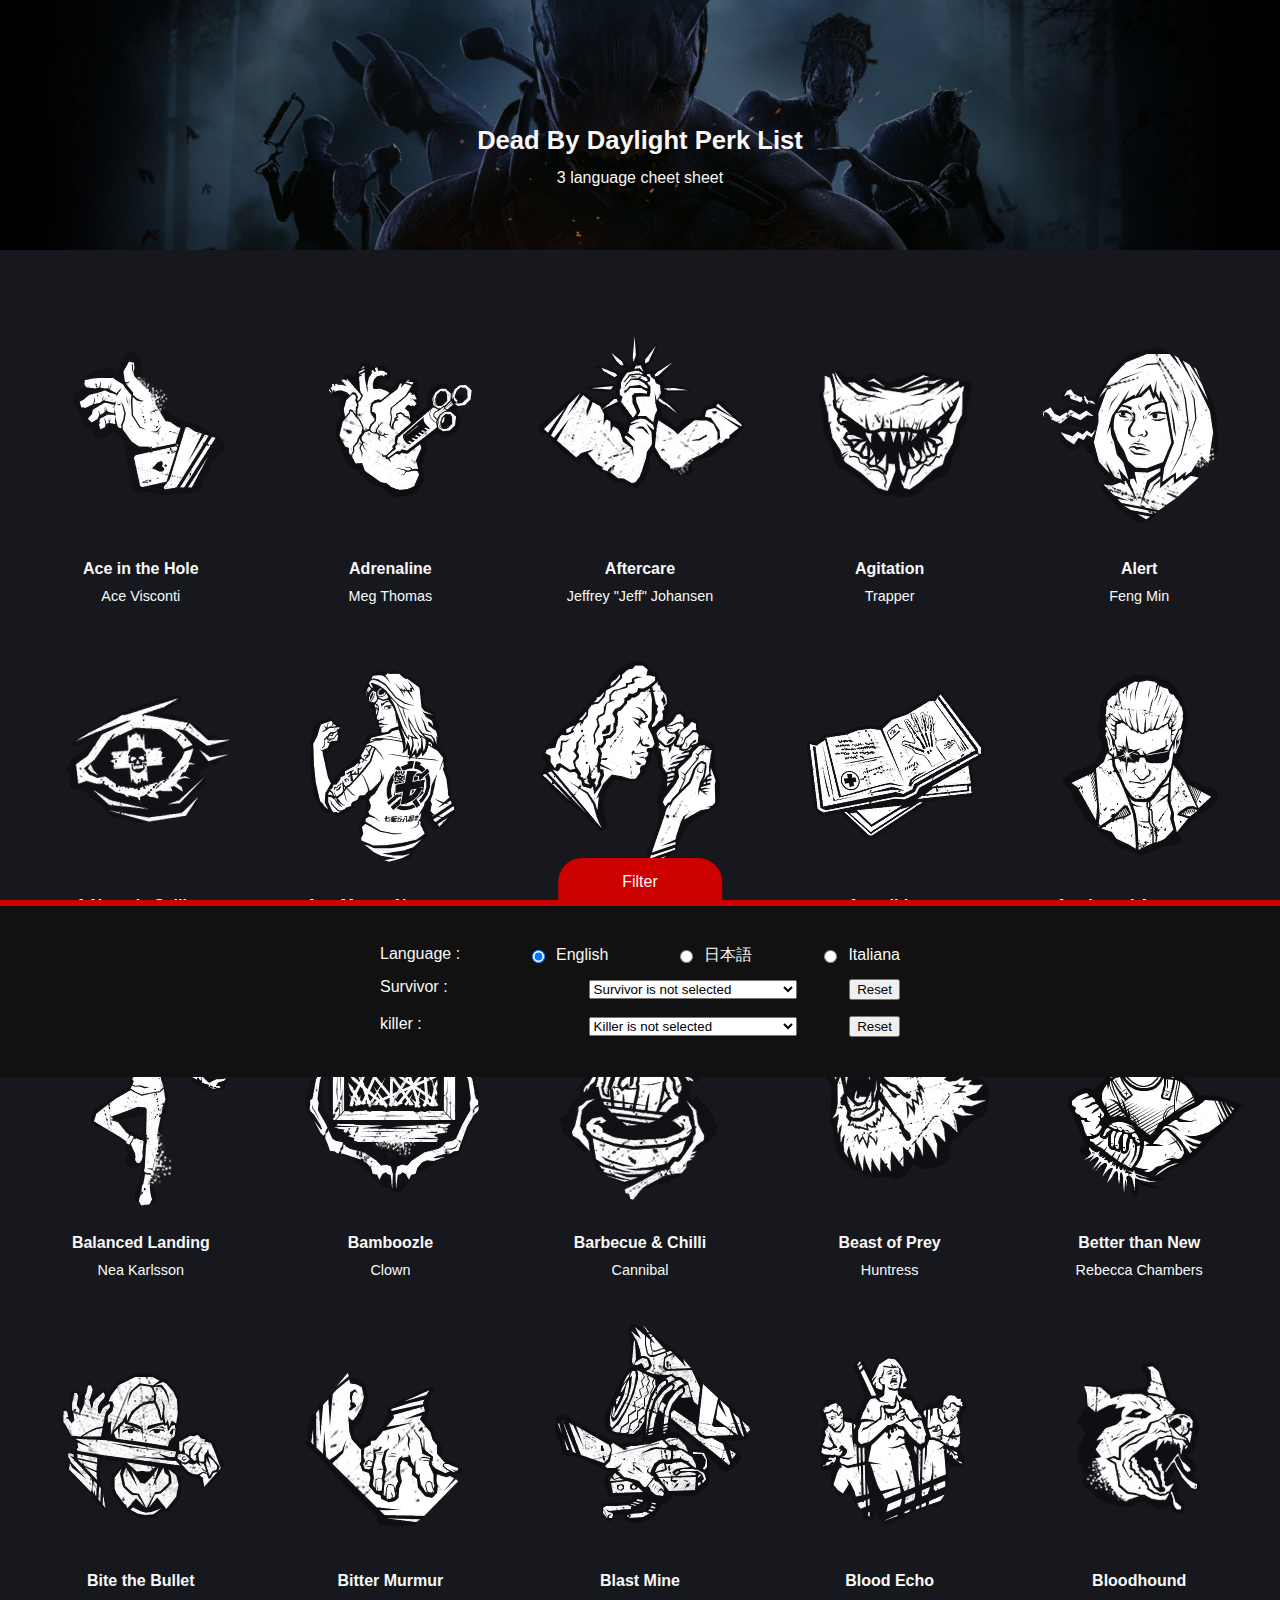
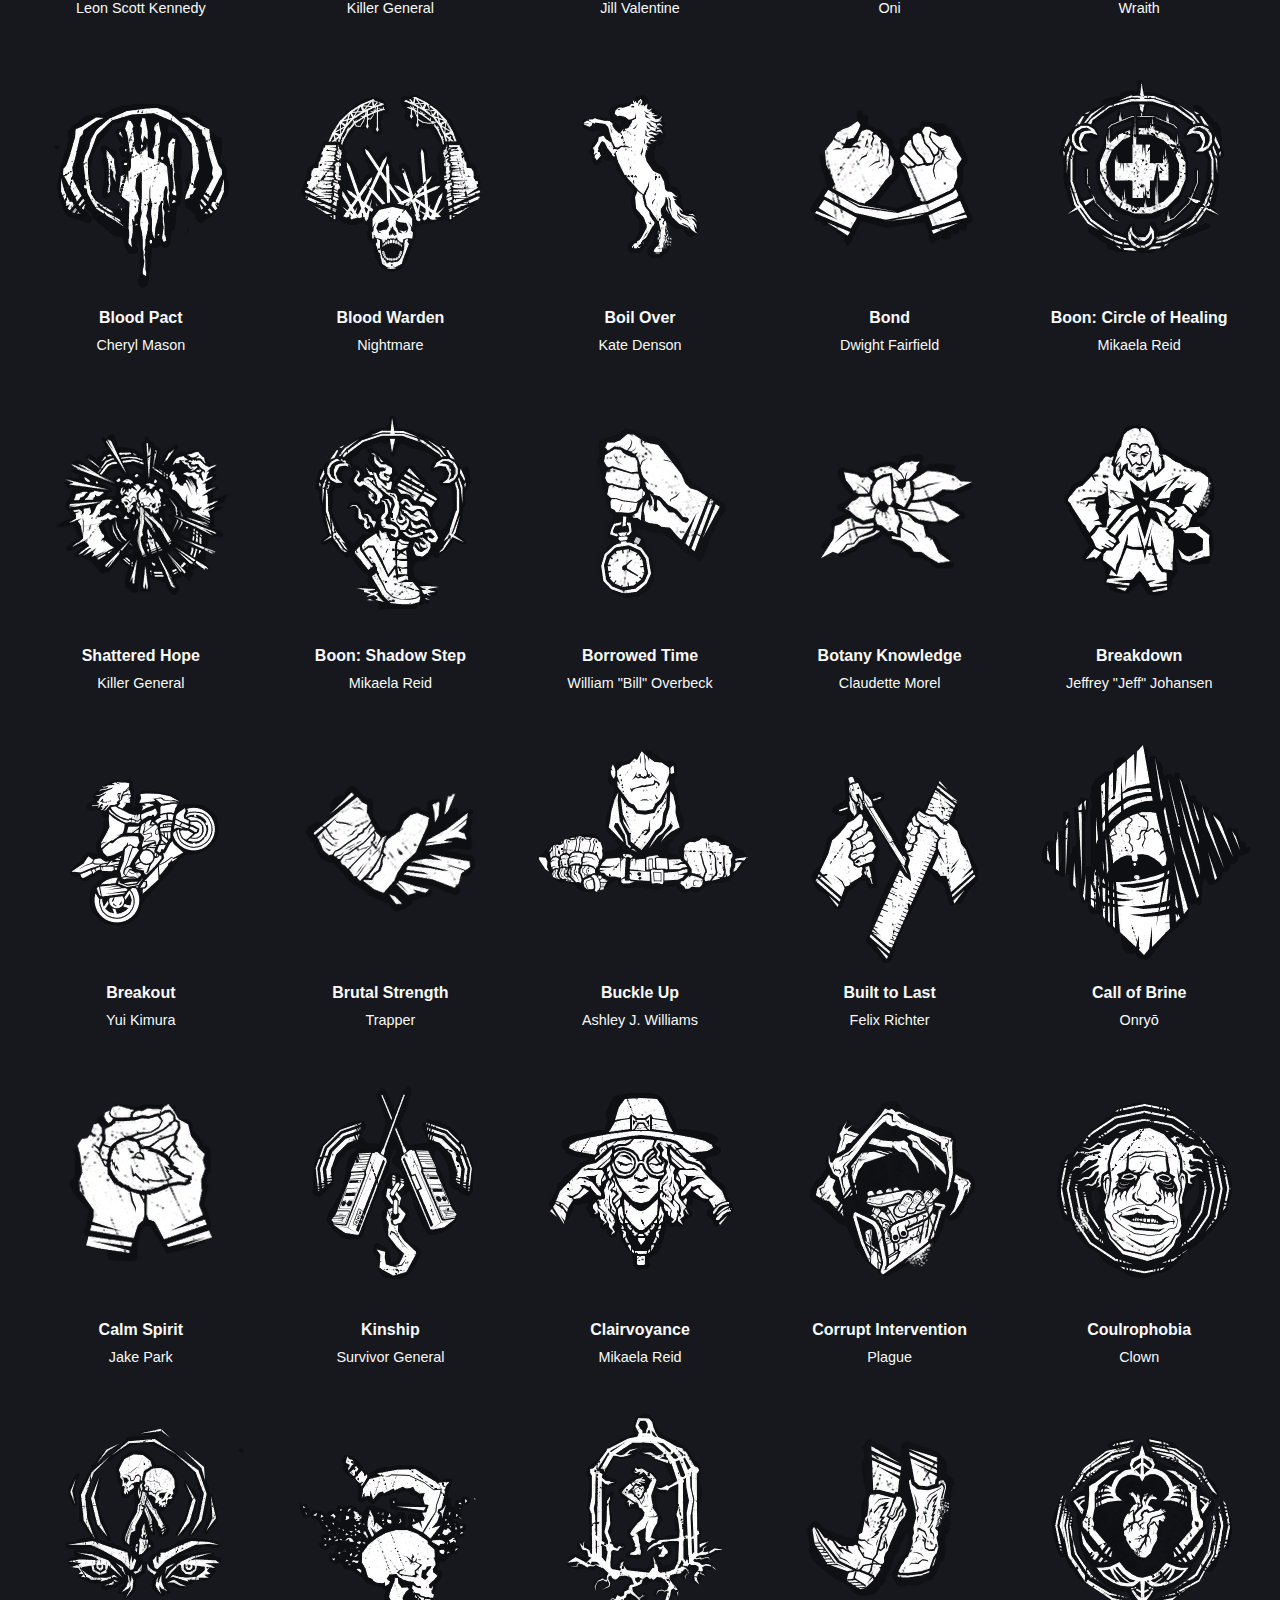
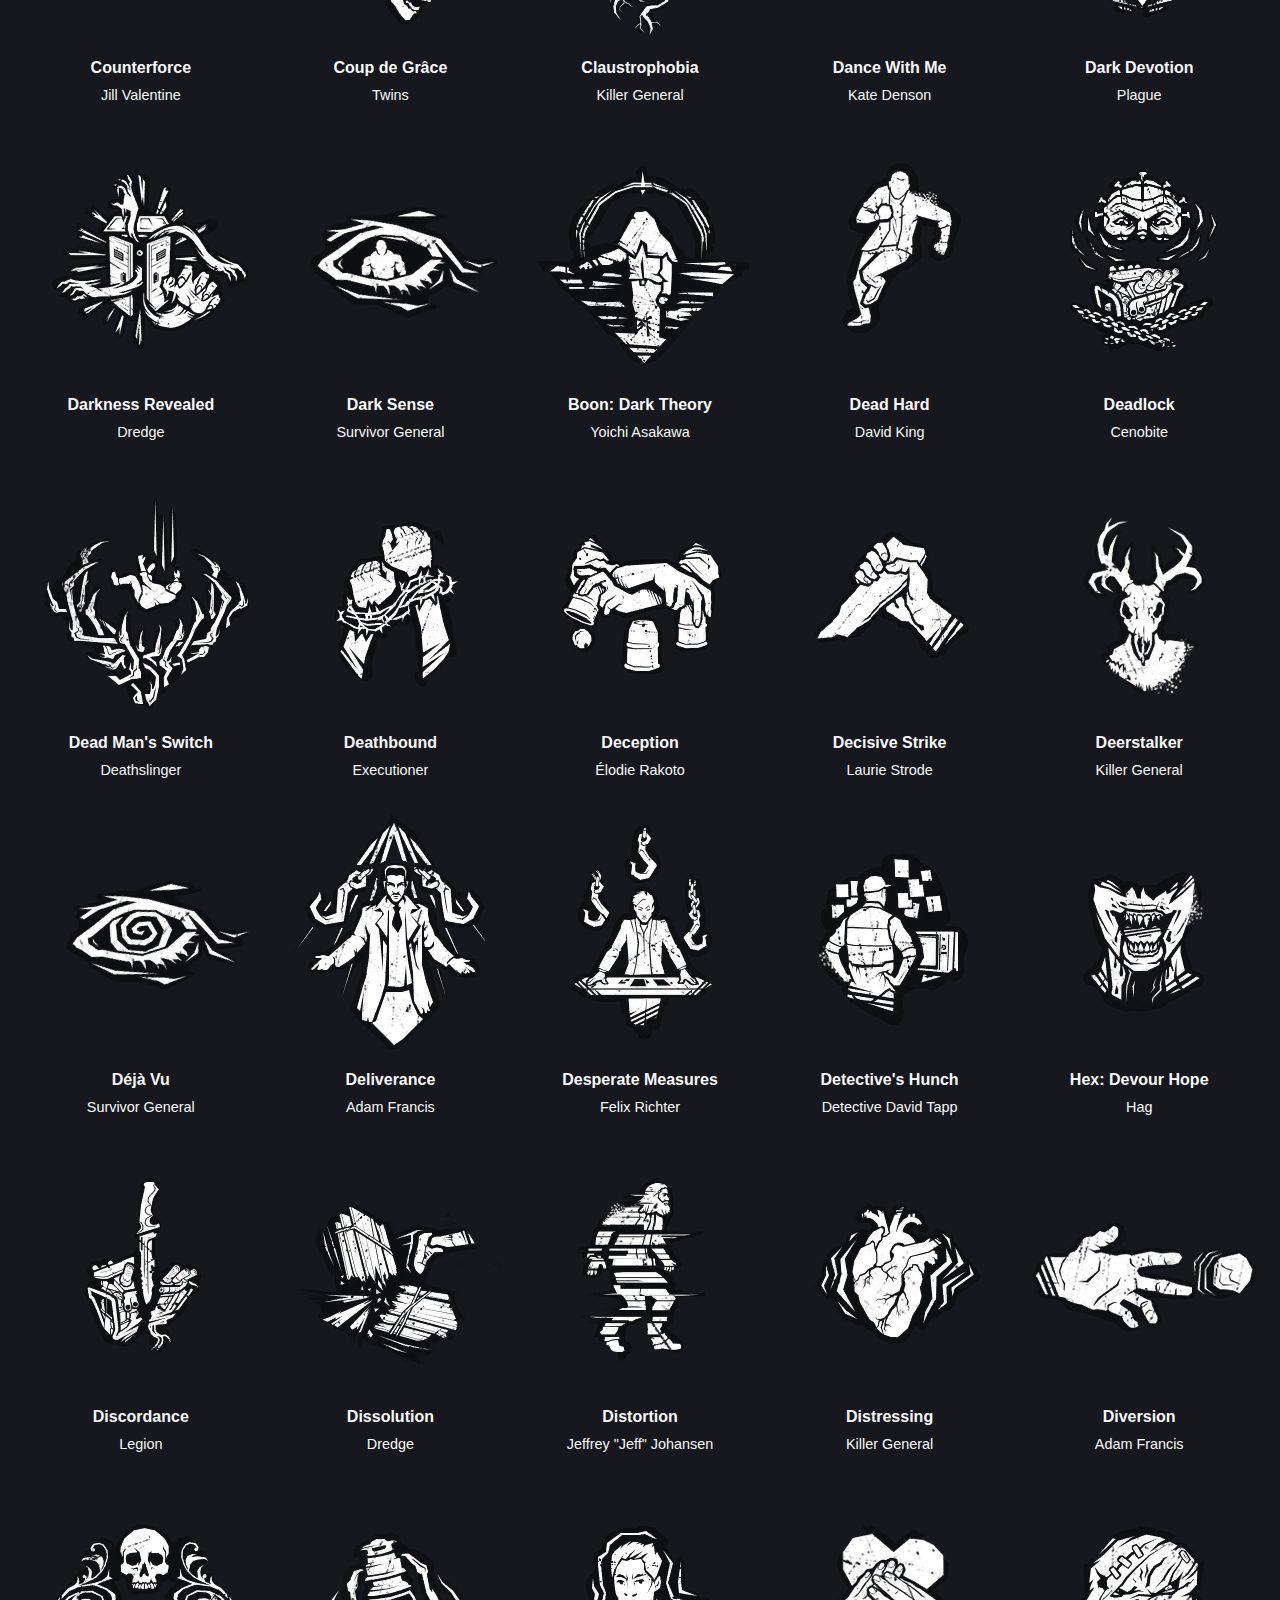
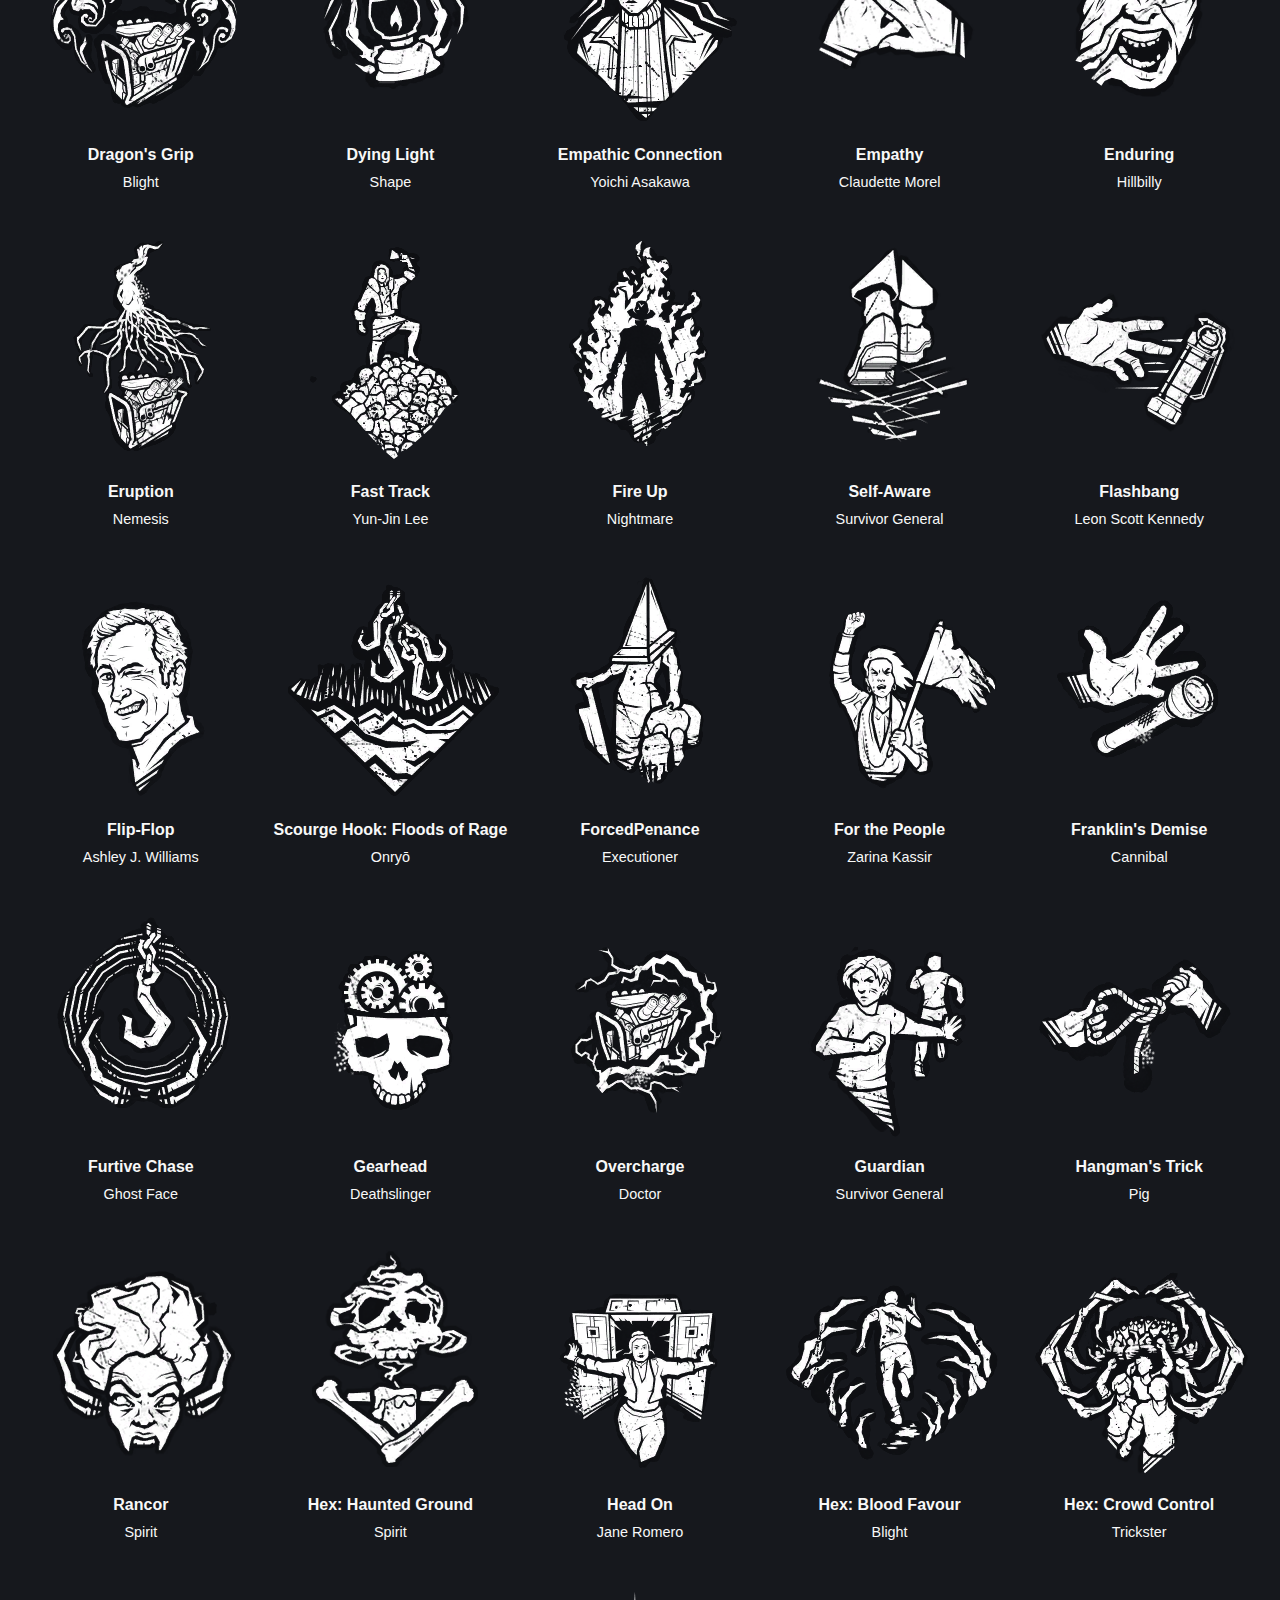
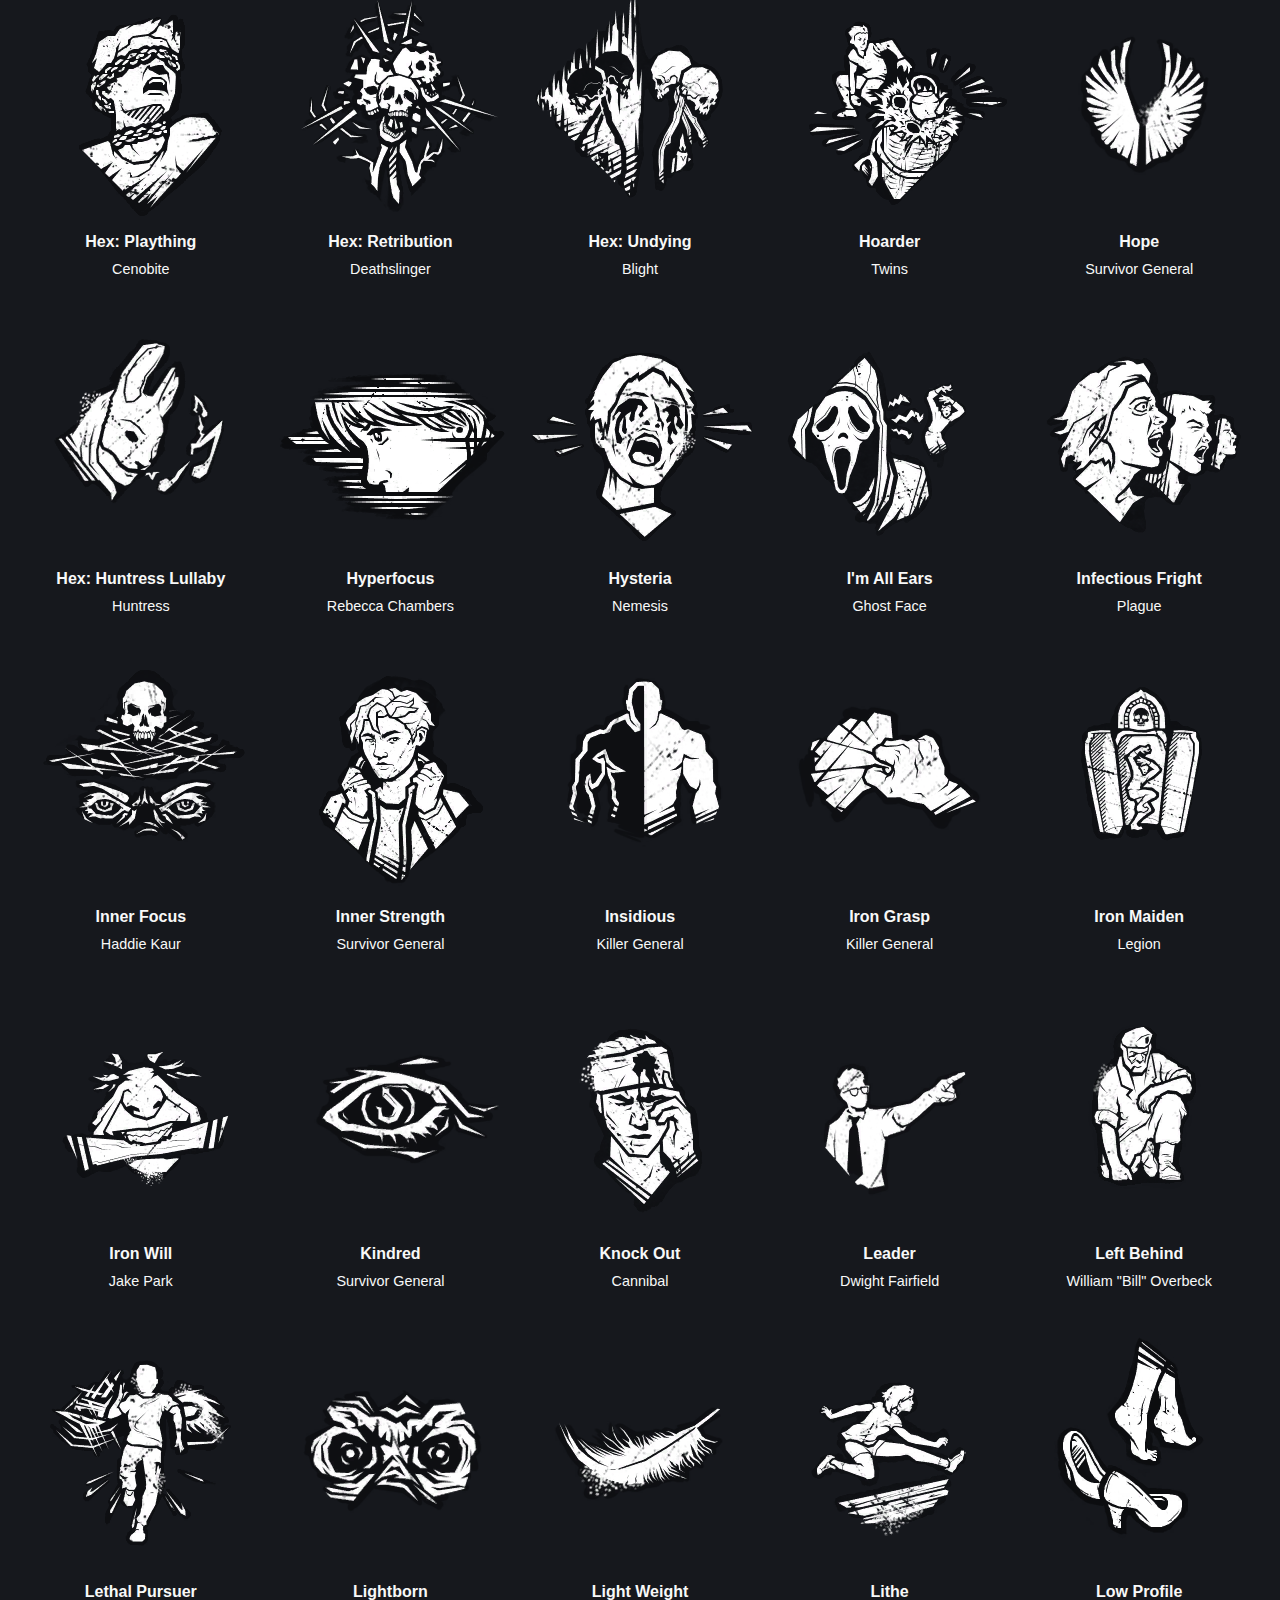
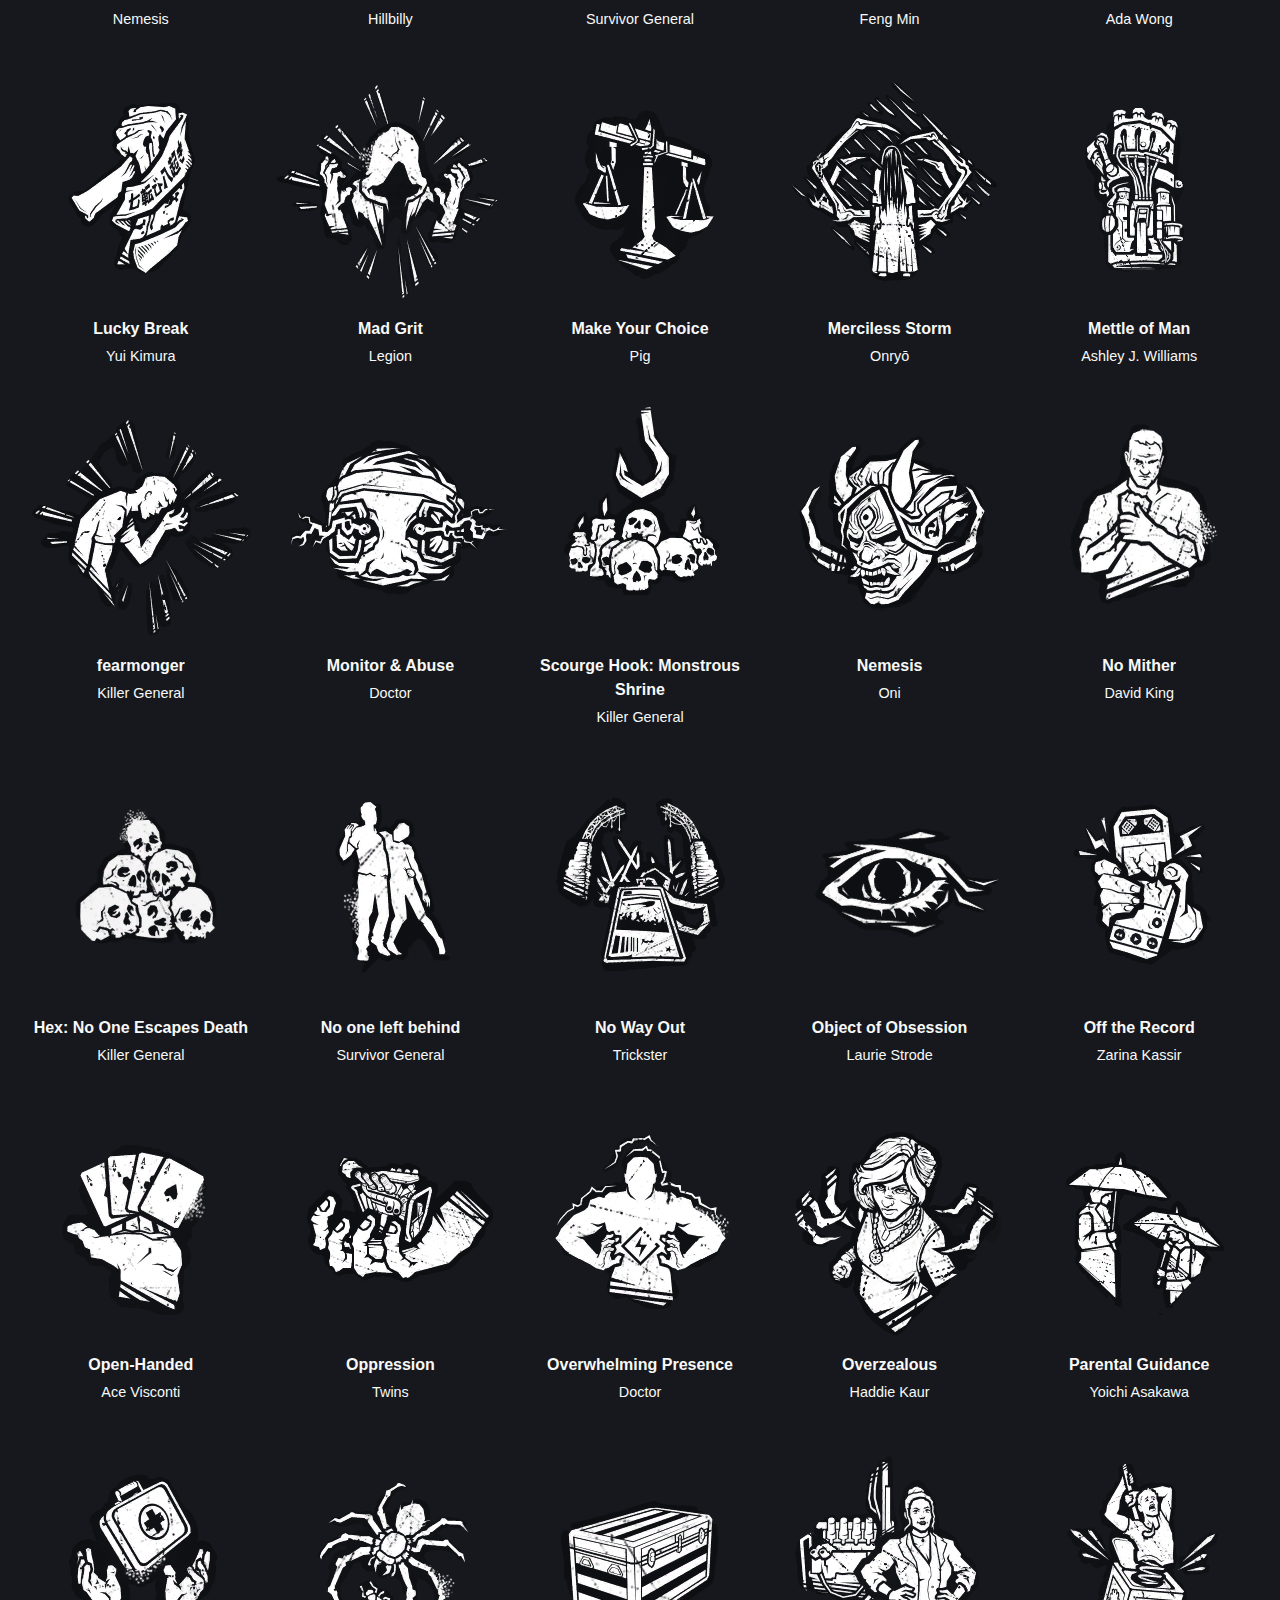
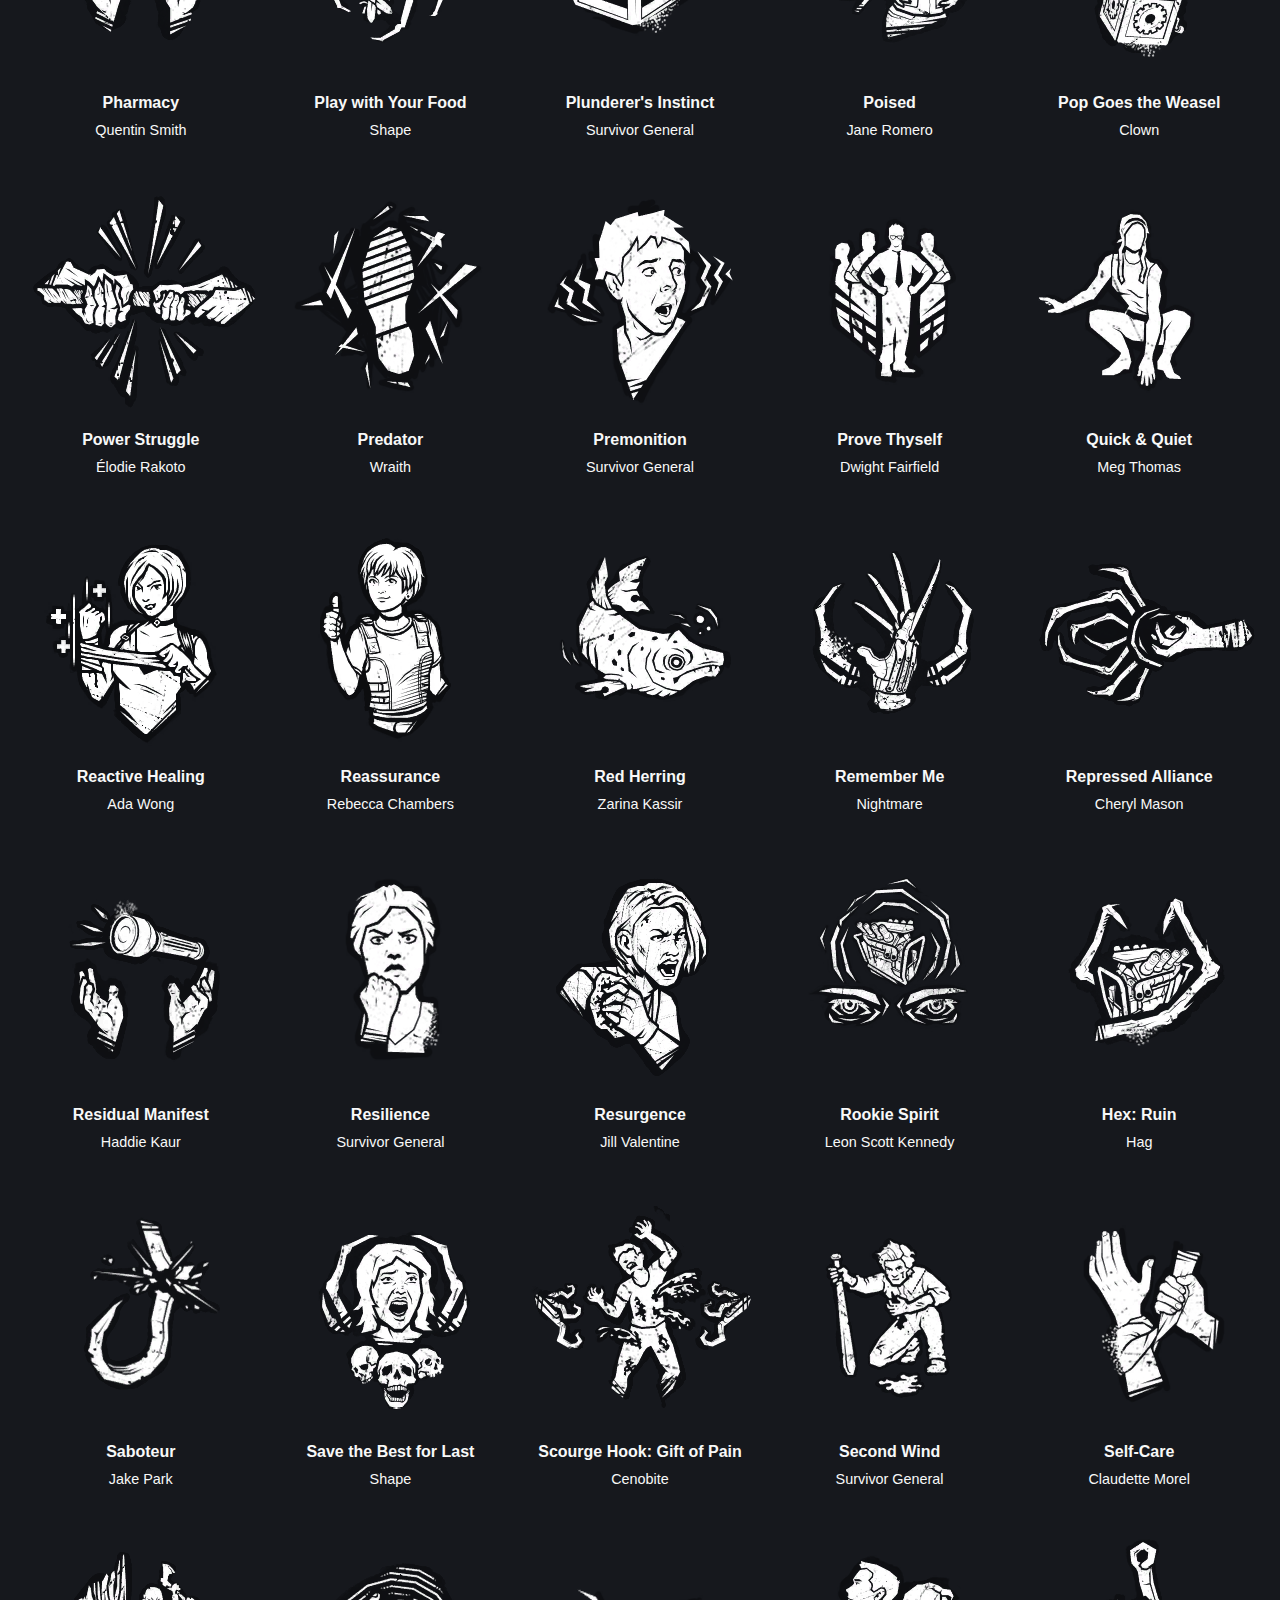
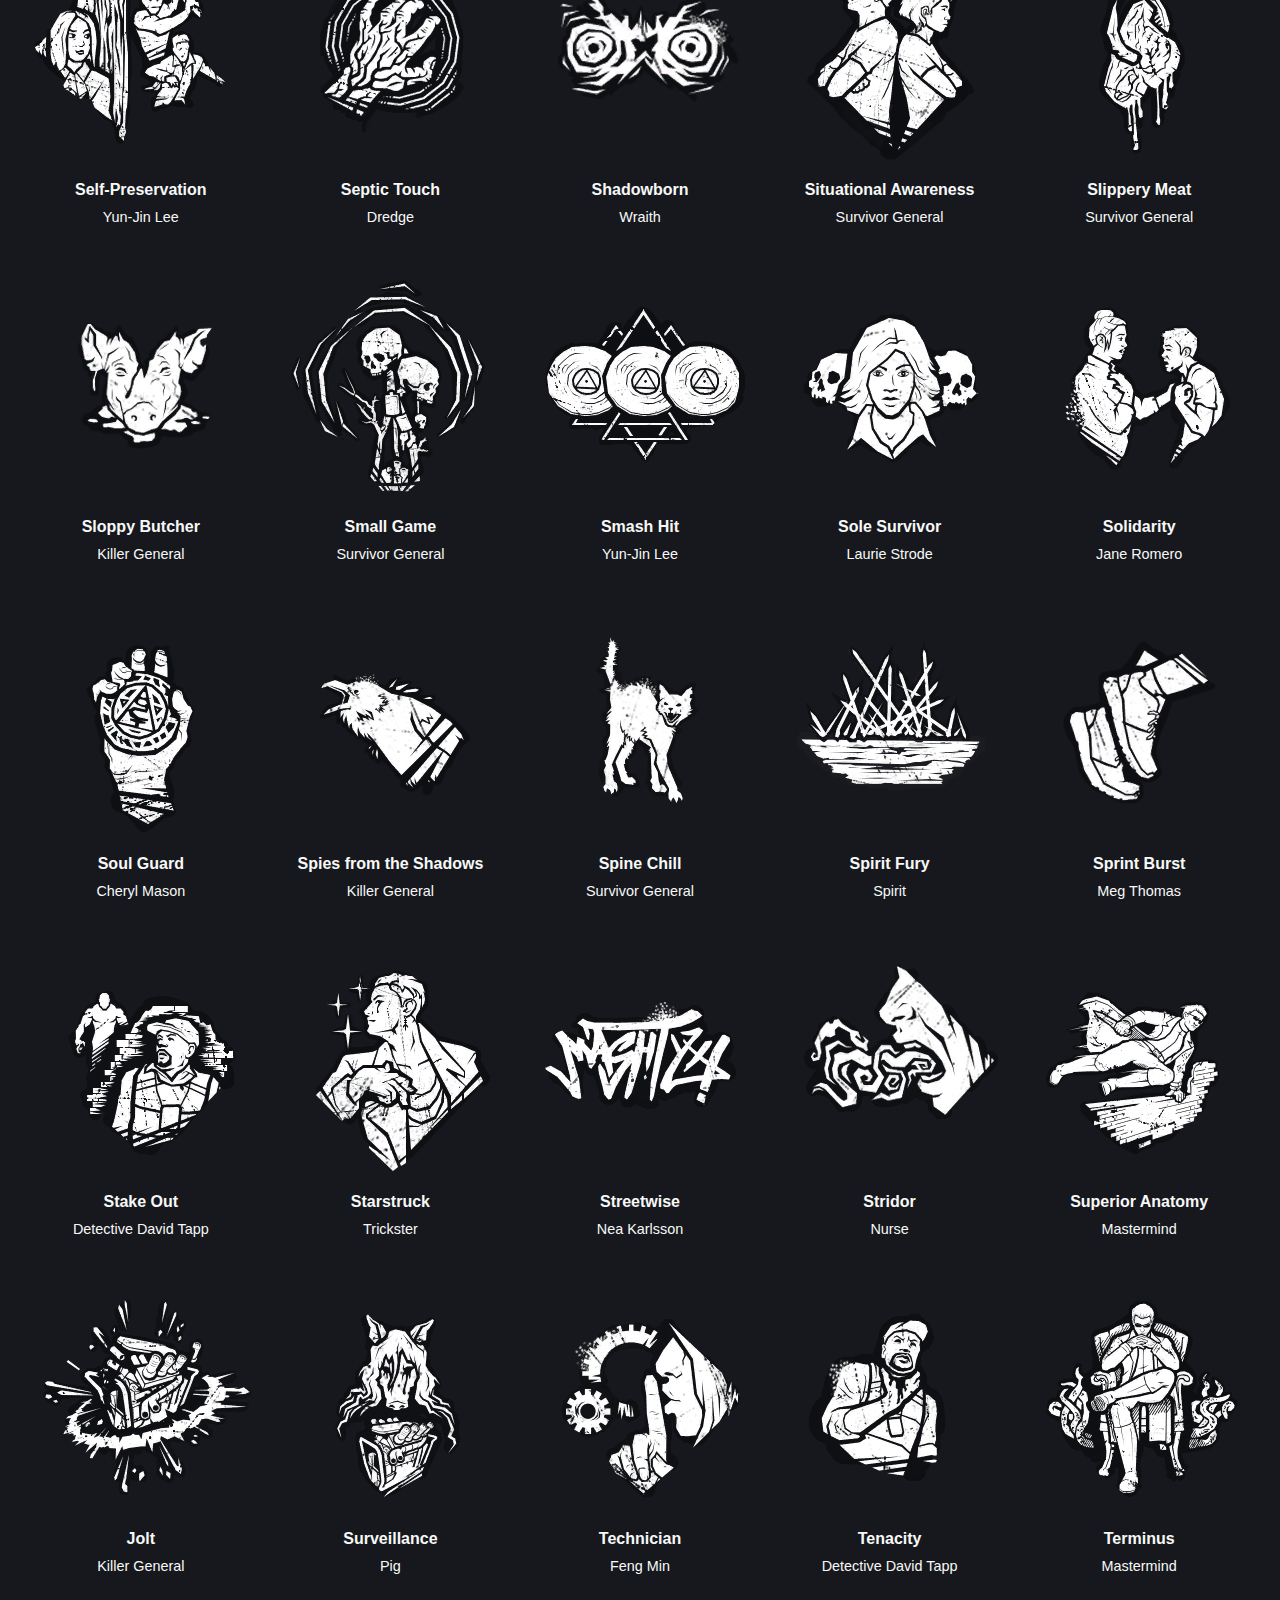
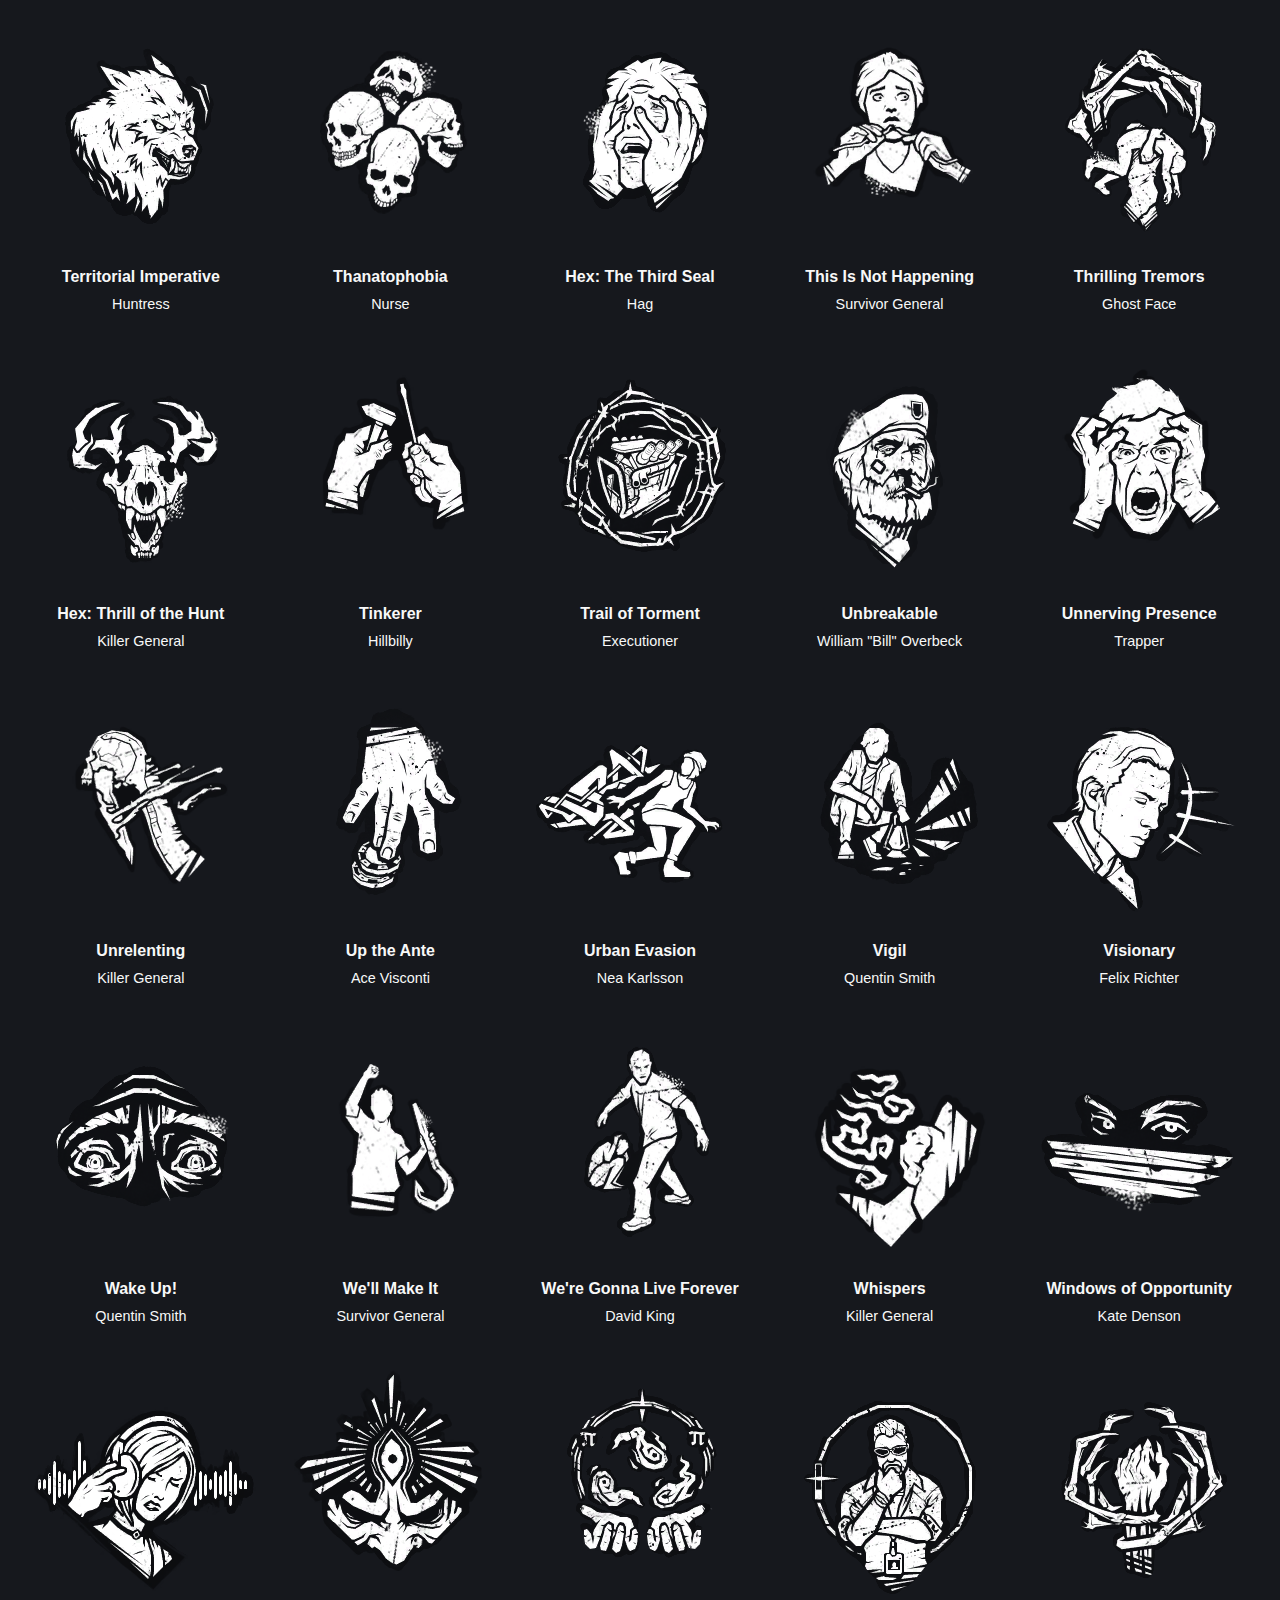
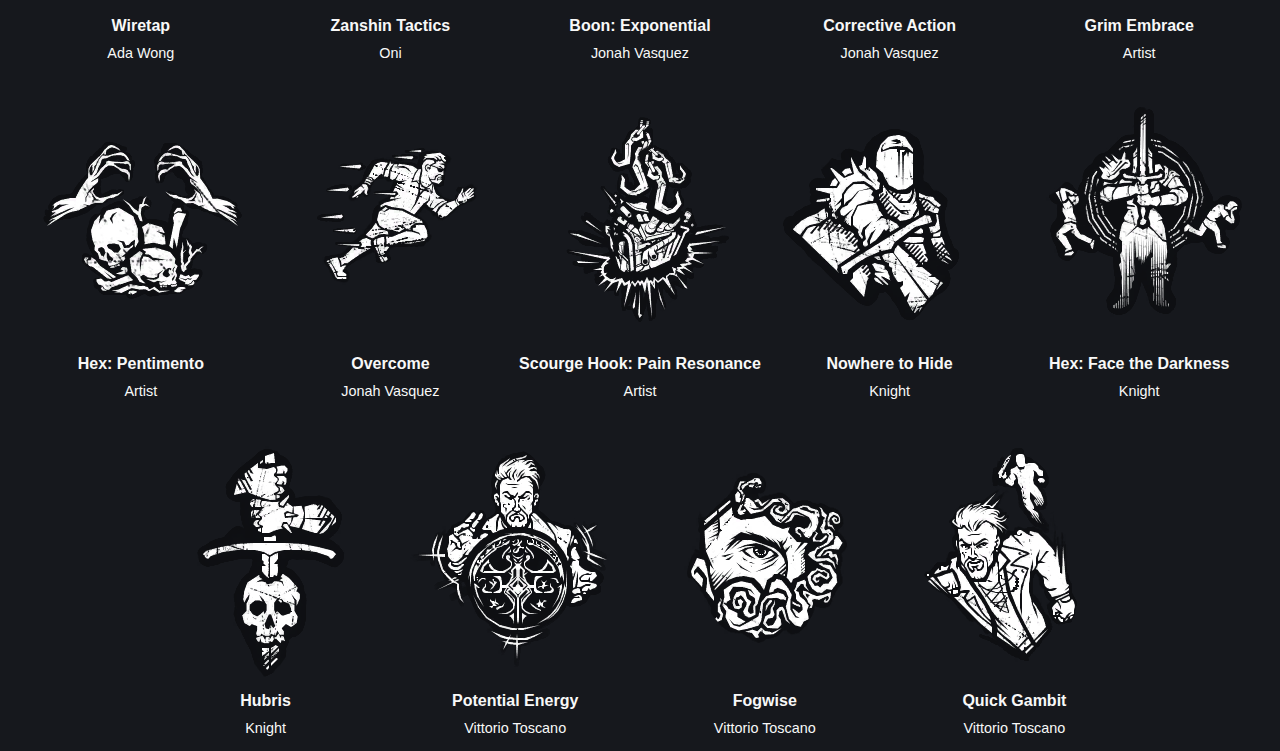
==== index.html @ 7bc90f48 "test" ====
<!DOCTYPE html>
<html lang="en">
<head>
	<meta charset="UTF-8">
	<meta http-equiv="X-UA-Compatible" content="IE=edge">
	<meta name="viewport" content="width=device-width, initial-scale=1.0">
	<title>Document</title>

	<script src="js/data_perk.js"></script>
	<script src="js/data_surv.js"></script>
	<script src="js/data_killer.js"></script>
	<script src="js/script.js"></script>
	<link rel="stylesheet" href="css/style.css">

</head>
<body>

	<header class="section-general header">
		<h1 class="header-title">Dead By Daylight Perk List</h1>
		<p class="header-desc">3 language cheet sheet</p>
	</header>

	<nav class="nav" data-is-open="false">
		<div class="nav-wrapper">

			<span id="filter-tab">Filter</span>

			<div class="list-switch" id="switch-lang">
				<p class="list-switch__item title-lang">Language : </p>
				<p class="list-switch__item"><input type="radio" id="lang_en" name="lang" value="en" checked><label for="lang_en">English</label></p>
				<p class="list-switch__item"><input type="radio" id="lang_ja" name="lang" value="ja"><label for="lang_ja">日本語</label></p>
				<p class="list-switch__item"><input type="radio" id="lang_it" name="lang" value="it"><label for="lang_it">Italiana</label></p>
			</div>
			<div class="list-select">
				<p class="list-select__item title-surv">Survivor : </p>
				<div class="list-select__item" id="select_surv">
				</div>
				<p class="list-select__item">
					<button class="reset-surv-select">Reset</button>
				</p>
			</div>
			<div class="list-select">
				<p class="list-select__item title-killer">killer : </p>
				<div class="list-select__item" id="select_killer">
				</div>
				<p class="list-select__item">
					<button class="reset-killer-select">Reset</button>
				</p>
			</div>
		</div>
	</nav>
	
	<section class="section-general perk">
		<div id="nav-perk">
		</div>
	</section>

	
	<script>

		
	</script>

</body>
</html>
---- css/style.css ----
html,
body,
div,
span,
object,
iframe,
h1,
h2,
h3,
h4,
h5,
h6,
p,
blockquote,
pre,
abbr,
address,
cite,
code,
del,
dfn,
em,
img,
ins,
kbd,
q,
samp,
small,
strong,
sub,
sup,
var,
b,
i,
dl,
dt,
dd,
ol,
ul,
li,
fieldset,
form,
label,
legend,
table,
caption,
tbody,
tfoot,
thead,
tr,
th,
td,
article,
aside,
canvas,
details,
figcaption,
figure,
footer,
header,
hgroup,
menu,
nav,
section,
summary,
time,
mark,
audio,
video {
  margin: 0;
  padding: 0;
  border: 0;
  outline: 0;
  font-size: 100%;
  vertical-align: baseline;
  background: transparent;
}

* {
  box-sizing: border-box;
}

body {
  line-height: 1;
}

article,
aside,
details,
figcaption,
figure,
footer,
header,
hgroup,
menu,
nav,
section {
  display: block;
}

nav ul {
  list-style: none;
}

blockquote,
q {
  quotes: none;
}

blockquote:before,
blockquote:after,
q:before,
q:after {
  content: "";
  content: none;
}

a {
  margin: 0;
  padding: 0;
  font-size: 100%;
  vertical-align: baseline;
  background: transparent;
}

/* change colours to suit your needs */
ins {
  background-color: #ff9;
  color: #000;
  text-decoration: none;
}

/* change colours to suit your needs */
mark {
  background-color: #ff9;
  color: #000;
  font-style: italic;
  font-weight: bold;
}

del {
  text-decoration: line-through;
}

abbr[title],
dfn[title] {
  border-bottom: 1px dotted;
  cursor: help;
}

table {
  border-collapse: collapse;
  border-spacing: 0;
}

/* change border colour to suit your needs */
hr {
  display: block;
  height: 1px;
  border: 0;
  border-top: 1px solid #cccccc;
  margin: 1em 0;
  padding: 0;
}

input,
select {
  vertical-align: middle;
}

body {
  background-color: #16181d;
  color: #f8f8f8;
  font-size: 100%;
  font-family: Inter, sans-serif;
}

.section-general {
  padding: 1em;
}
.section-general.header {
  background: linear-gradient(rgba(0, 0, 0, 0.5), rgba(0, 0, 0, 0.5)), url("../img/dbd-keyart-default.jpg");
  background-size: cover;
  background-repeat: no-repeat;
  background-position: top center;
  text-align: center;
  padding-top: 8em;
  padding-bottom: 4em;
}
.section-general.header h1 {
  font-size: 160%;
}
.section-general.header p {
  margin-top: 1em;
}

a {
  color: #f8f8f8;
  text-decoration: none;
}
a:visited {
  color: #f8f8f8;
}

.list-perk {
  display: flex;
  flex-wrap: wrap;
  list-style: none;
  justify-content: center;
}
.list-perk .list-perk-item {
  text-align: center;
  margin-top: 2em;
  width: 20%;
}
.list-perk .list-perk-item .list-perk-title {
  margin-bottom: 0.5em;
  line-height: 1.5em;
}
.list-perk .list-perk-item .list-perk-belong {
  font-size: 90%;
}

.nav {
  width: 100%;
  background-color: #111;
  position: fixed;
  left: 0;
  border-top: 6px solid #cc0100;
  visibility: hidden;
  transition: bottom 0.2s ease-out;
}
.nav[data-is-open=true] {
  bottom: 0 !important;
}
.nav .nav-wrapper {
  margin: 0 auto;
  max-width: 520px;
  position: relative;
  padding: 2em 0em;
}
.nav .nav-wrapper #filter-tab {
  position: absolute;
  left: 50%;
  top: -3em;
  transform: translate(-50%, 0%);
  background-color: #cc0100;
  padding: 1em 4em 1em 4em;
  border-top-left-radius: 24px;
  border-top-right-radius: 24px;
  cursor: pointer;
}
.nav .list-switch {
  display: flex;
  align-items: center;
  justify-content: space-between;
  gap: 1em;
  padding: 0.5em 0em;
}
.nav .list-switch .list-switch__item label {
  vertical-align: middle;
  margin-left: 0.5em;
}
.nav .list-switch .list-switch__item.list-switch__item:nth-child(1) {
  align-self: flex-start;
}
.nav .list-select {
  display: flex;
  align-items: center;
  justify-content: space-between;
  gap: 1em;
  padding: 0.5em 0em;
}
.nav .list-select .list-select__item.list-select__item:nth-child(1) {
  width: 30%;
  align-self: flex-start;
}
.nav .list-select .list-select__item.list-select__item:nth-child(2) {
  width: 40%;
}
.nav .list-select .list-select__item.list-select__item:nth-child(2) select {
  width: 100%;
}

/*# sourceMappingURL=style.css.map */
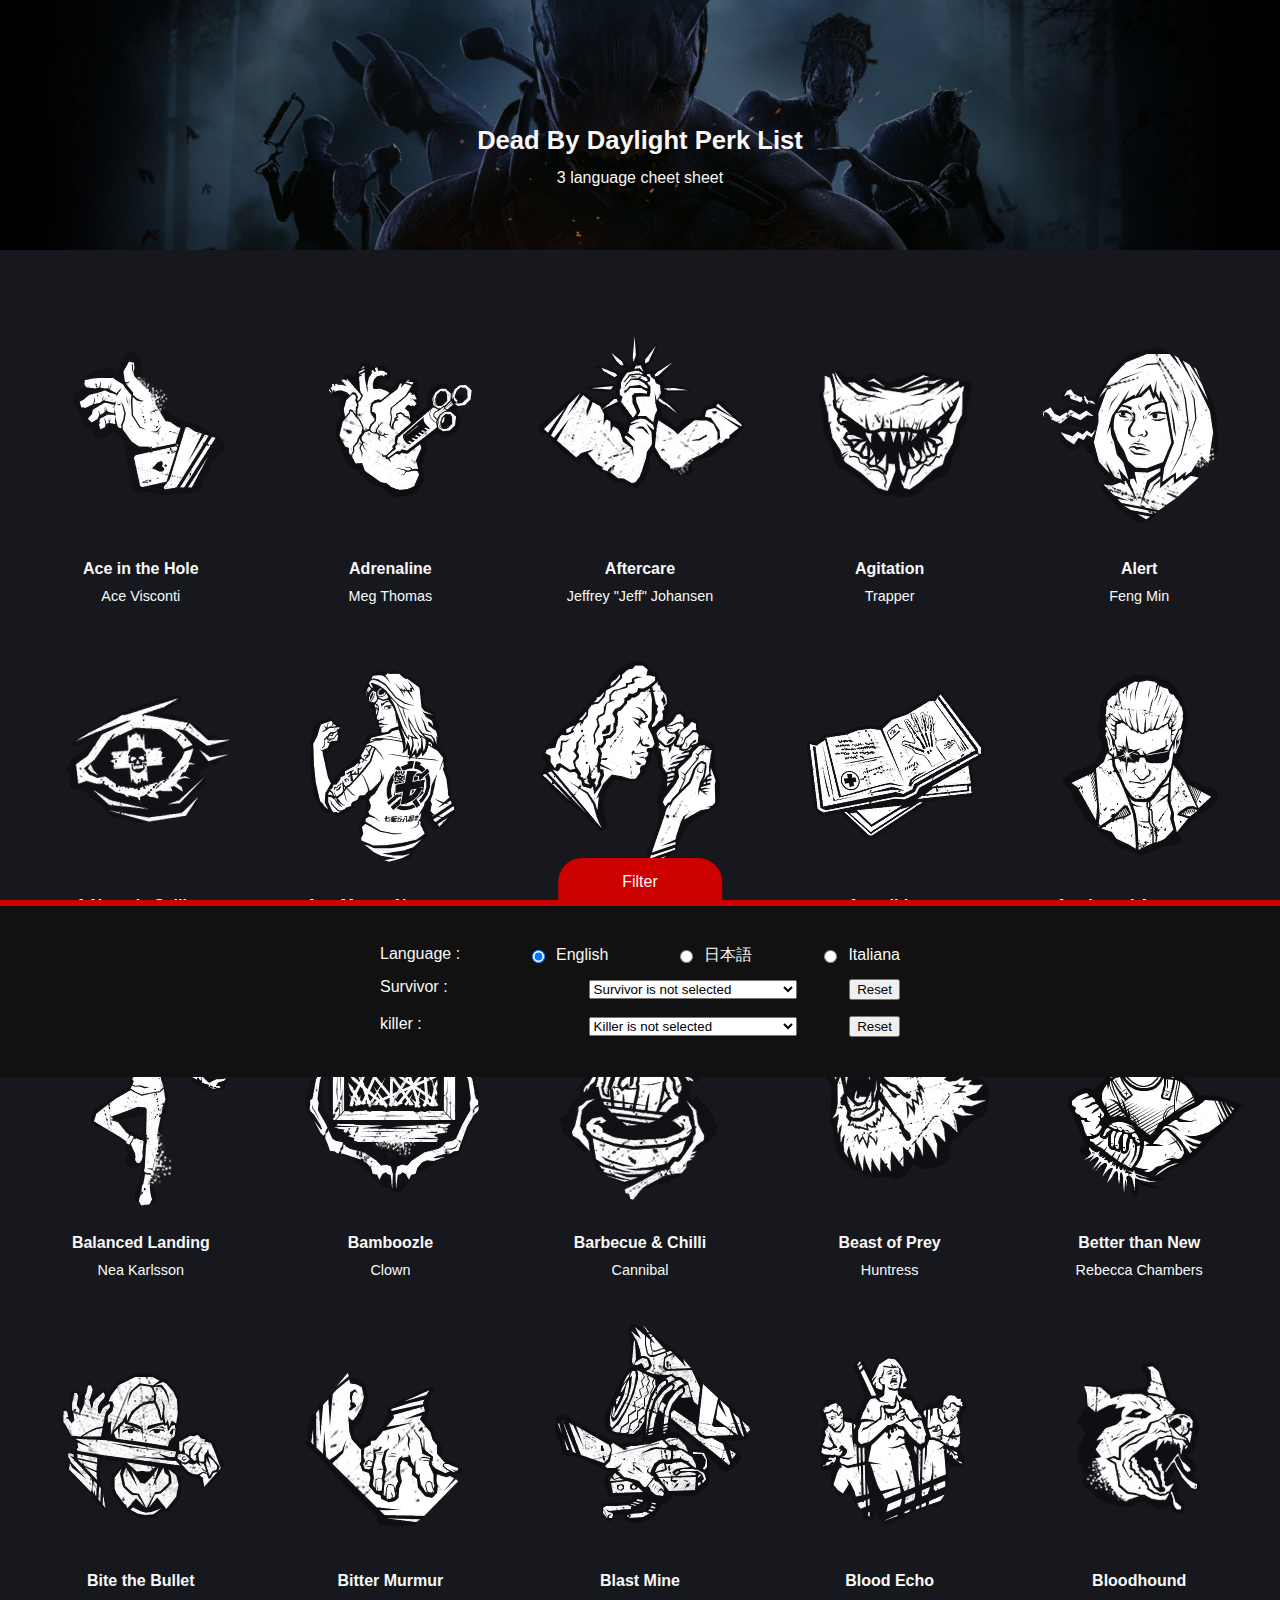
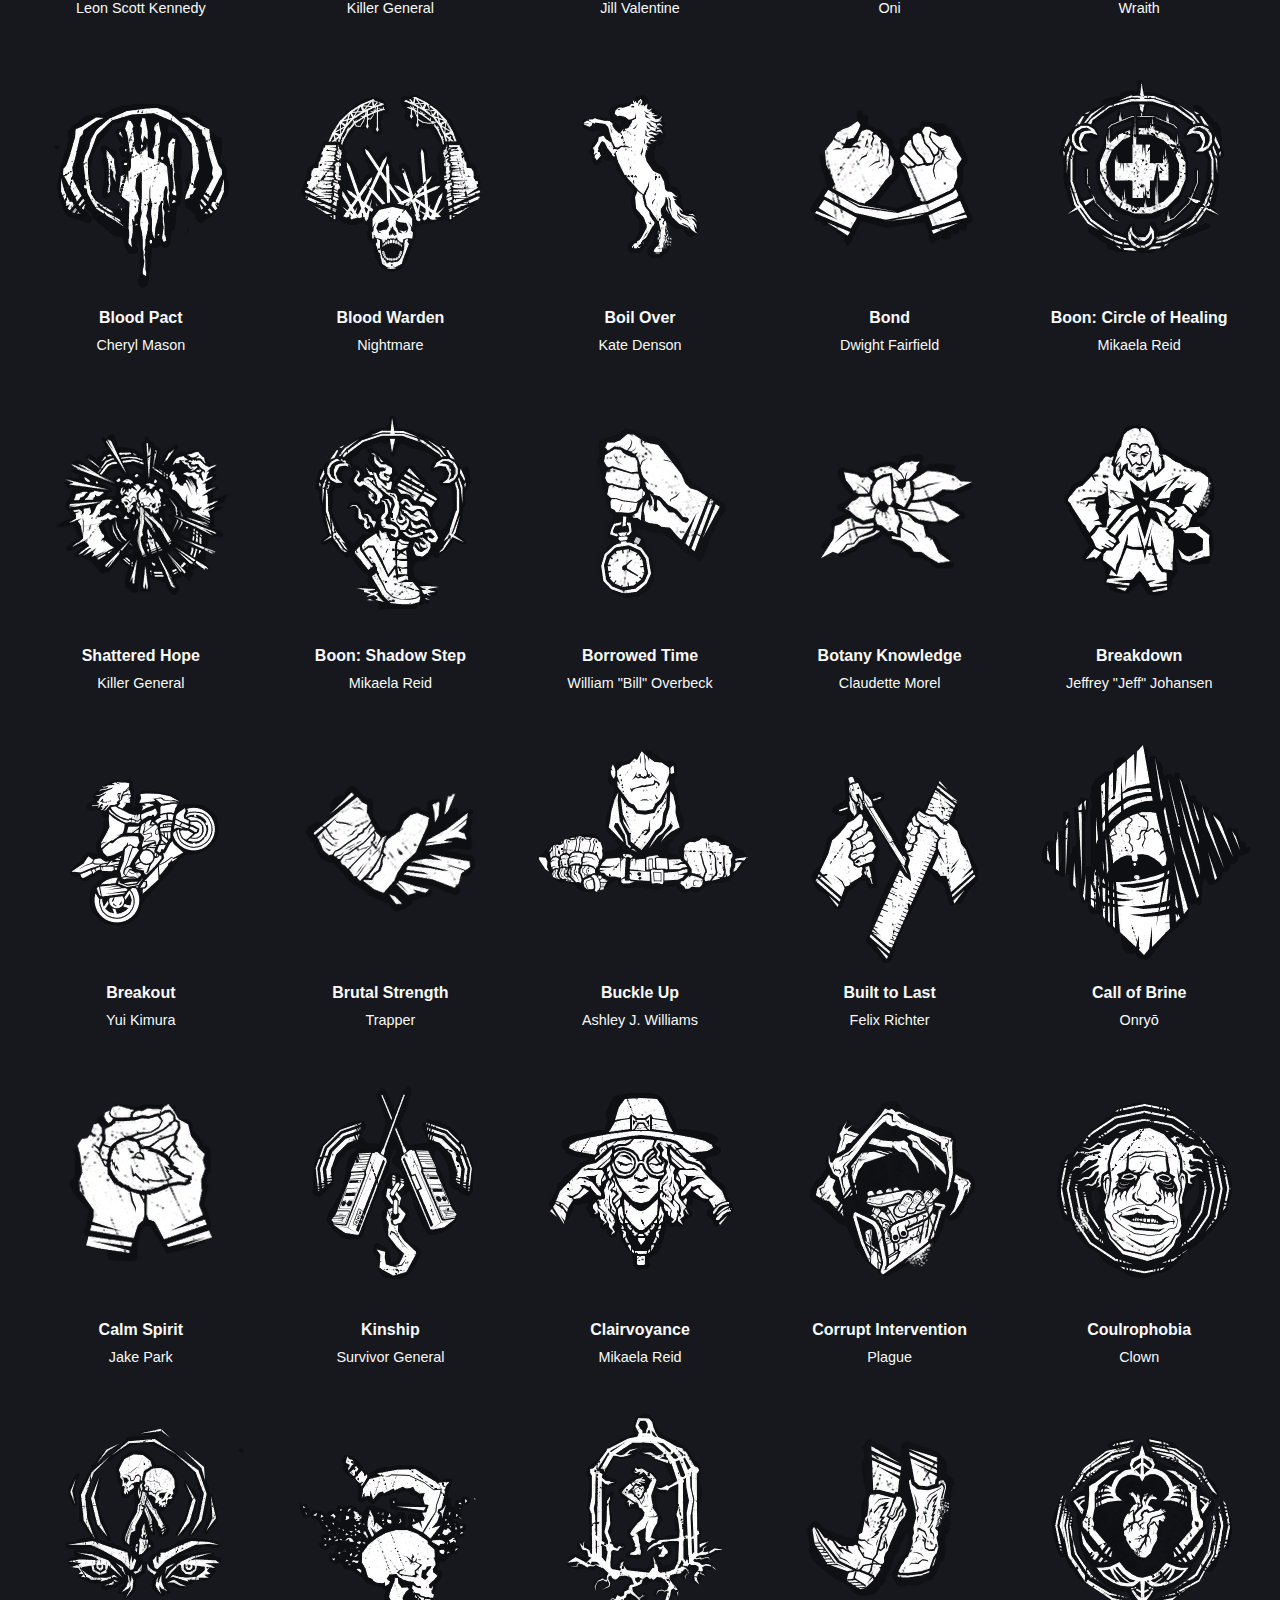
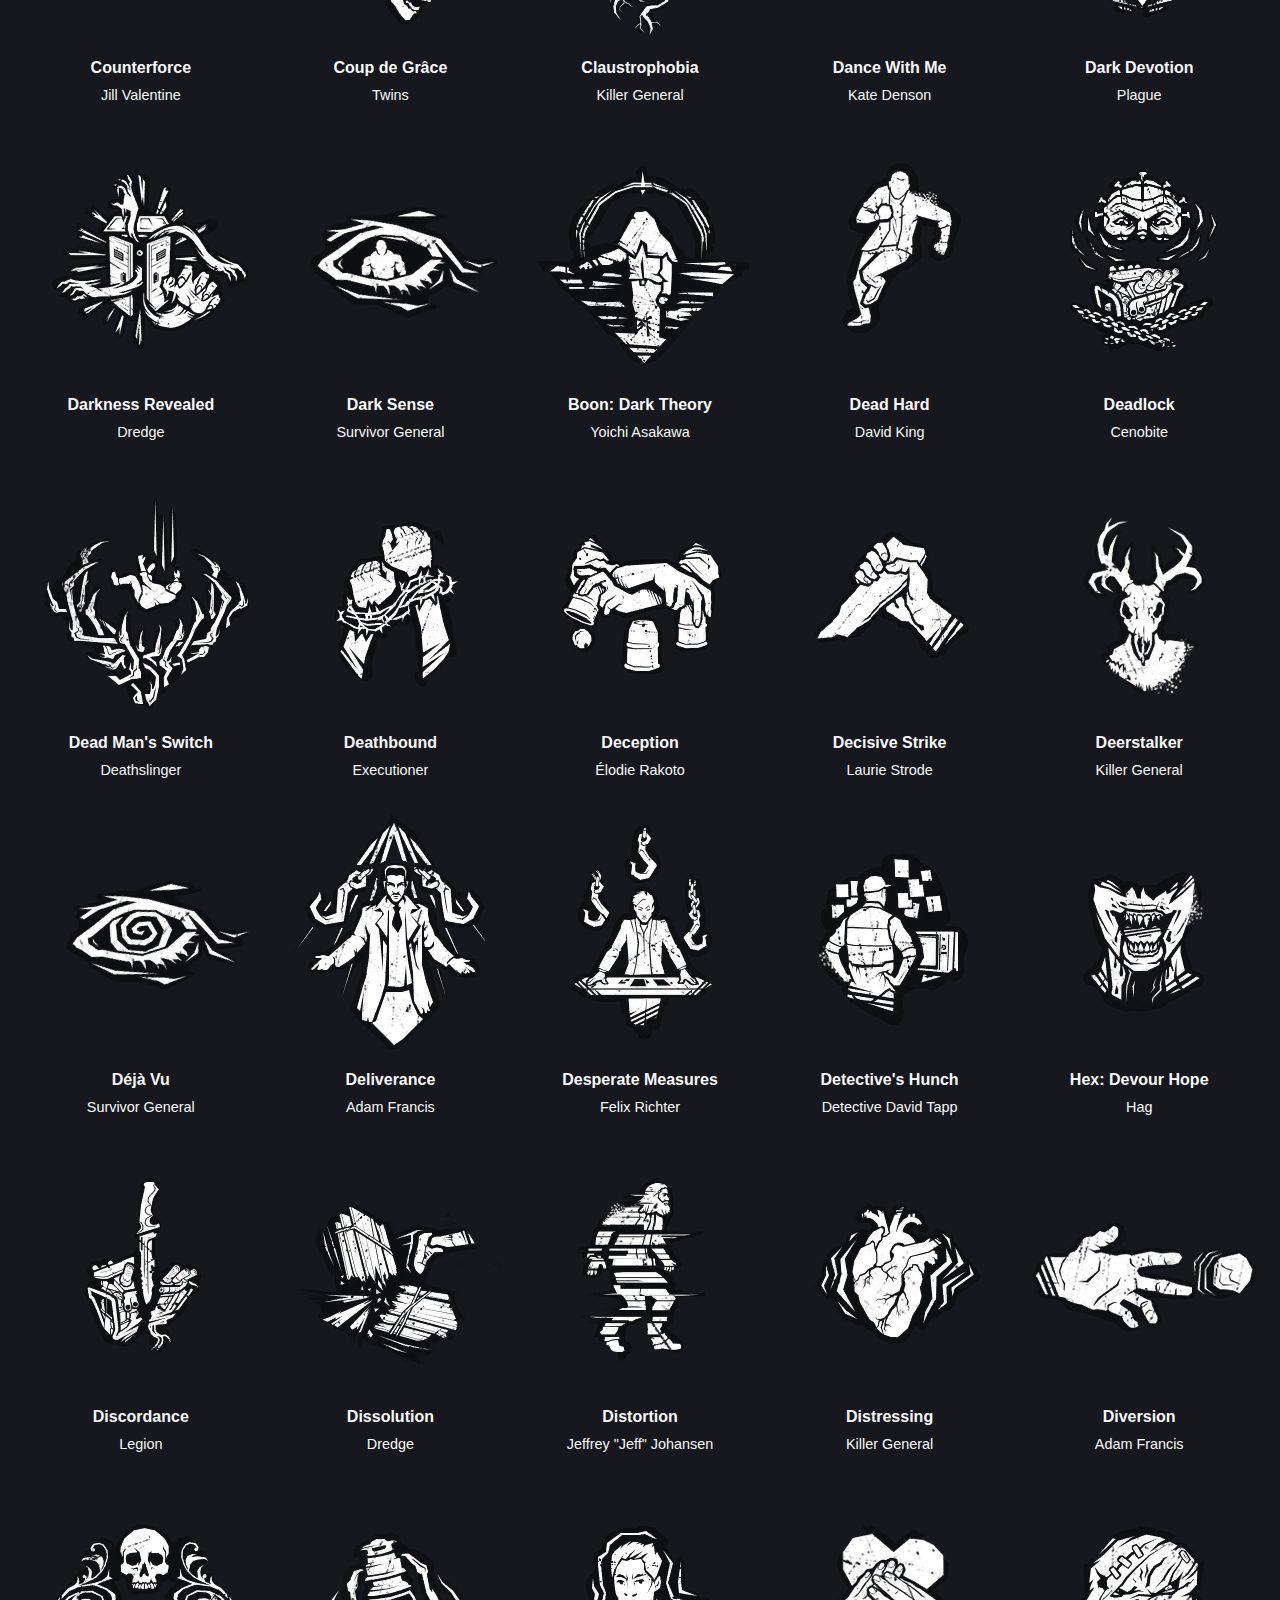
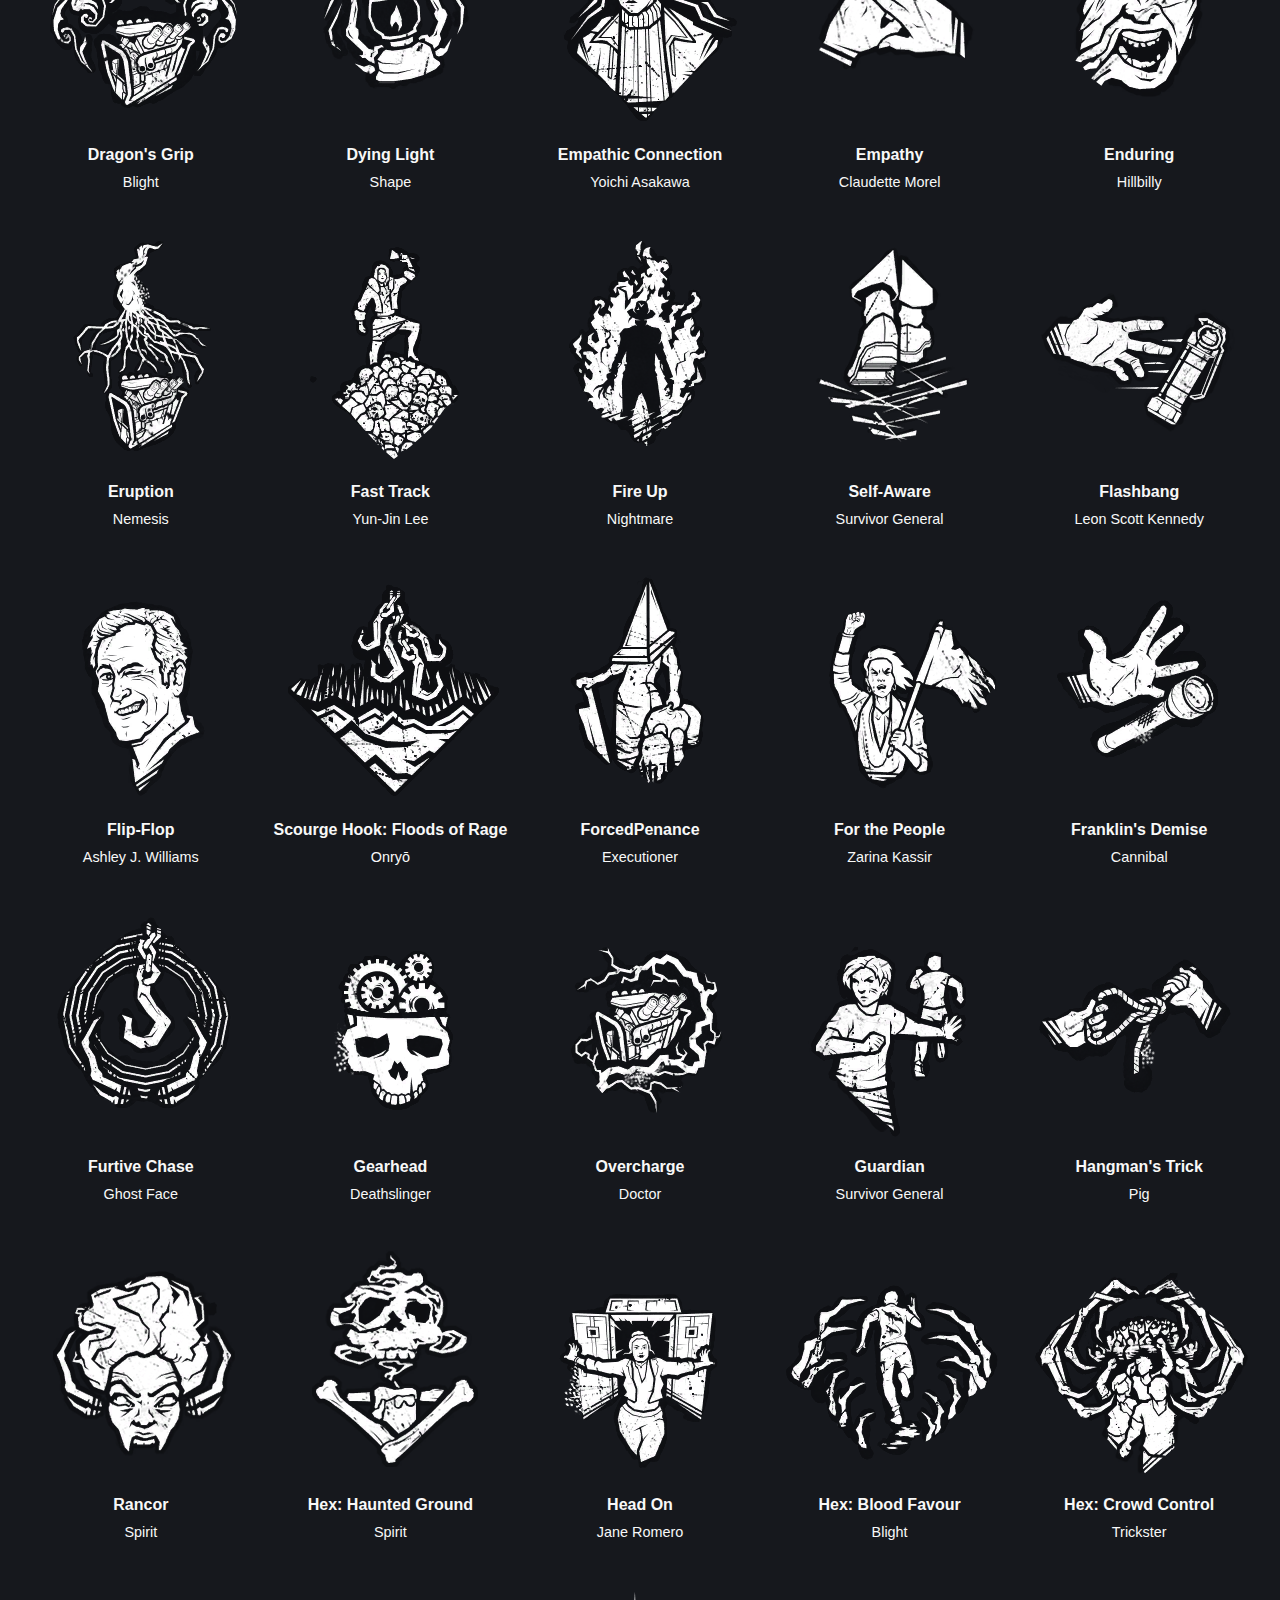
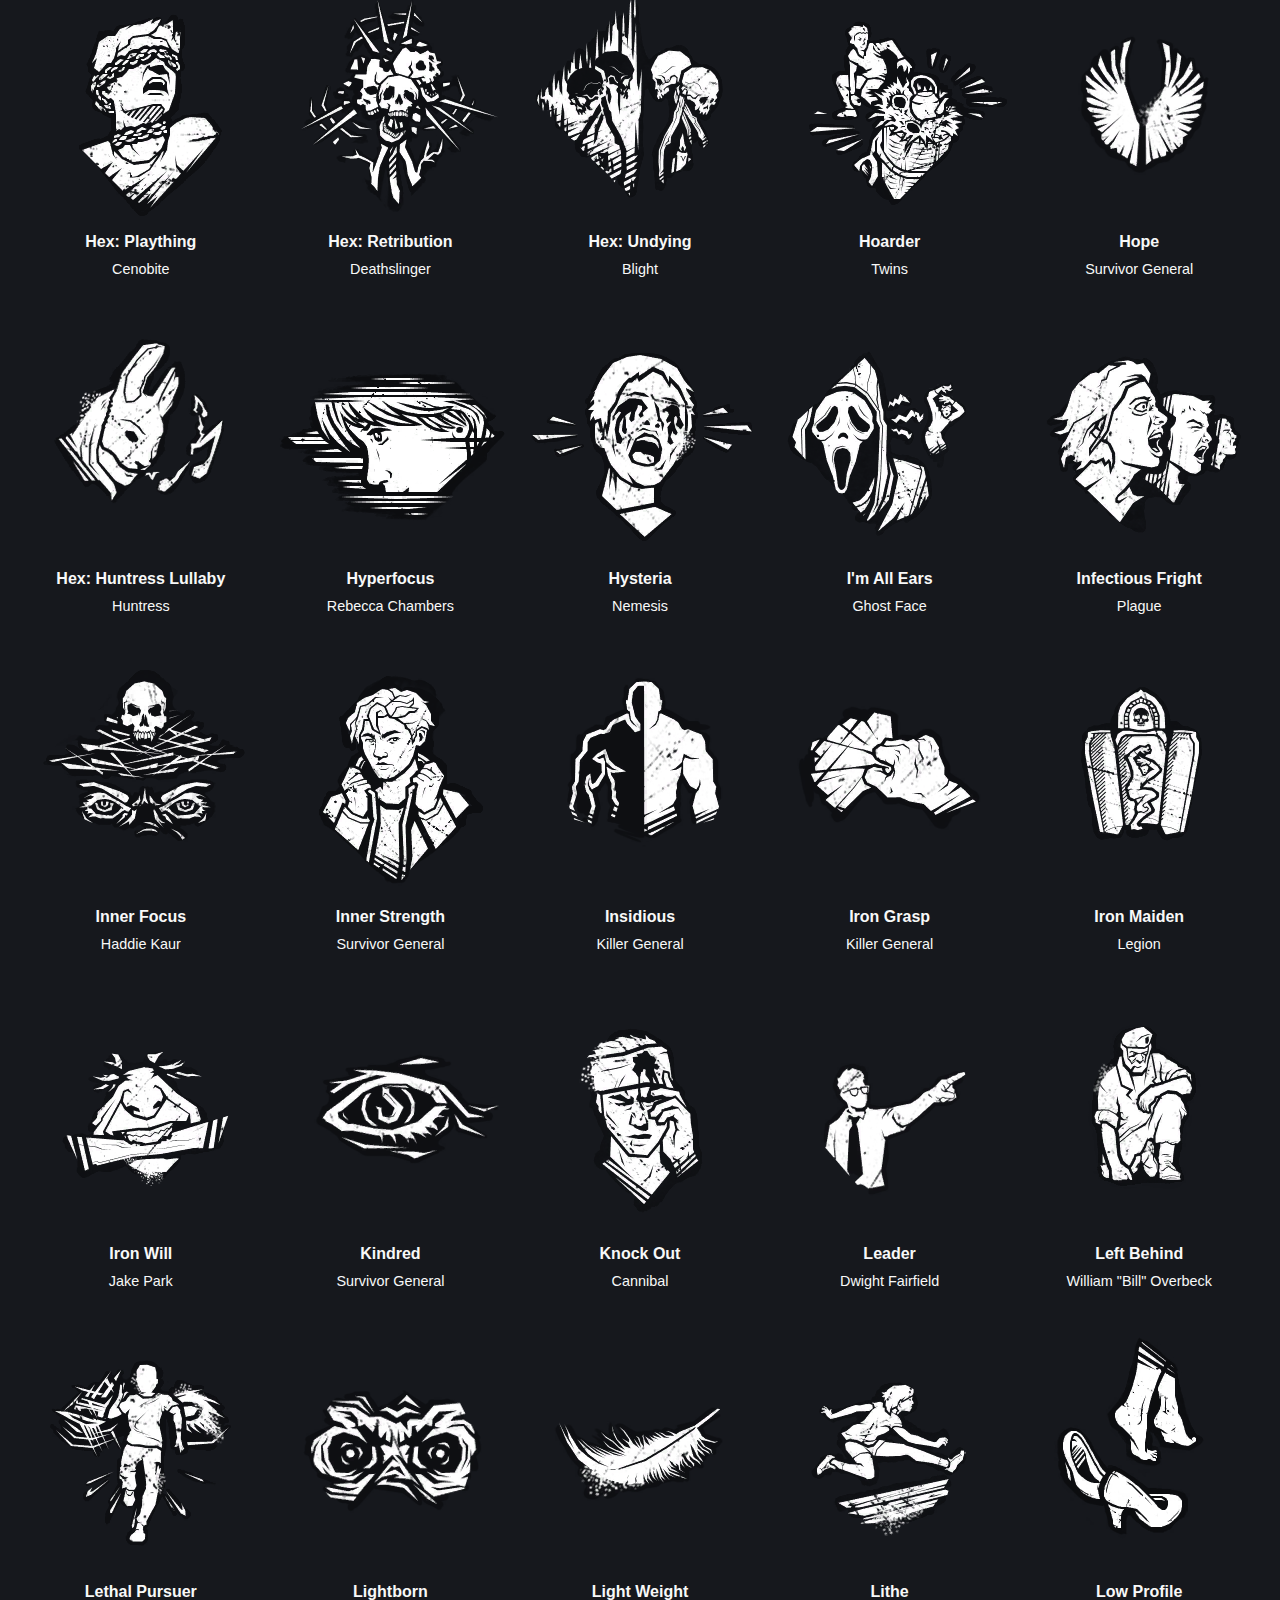
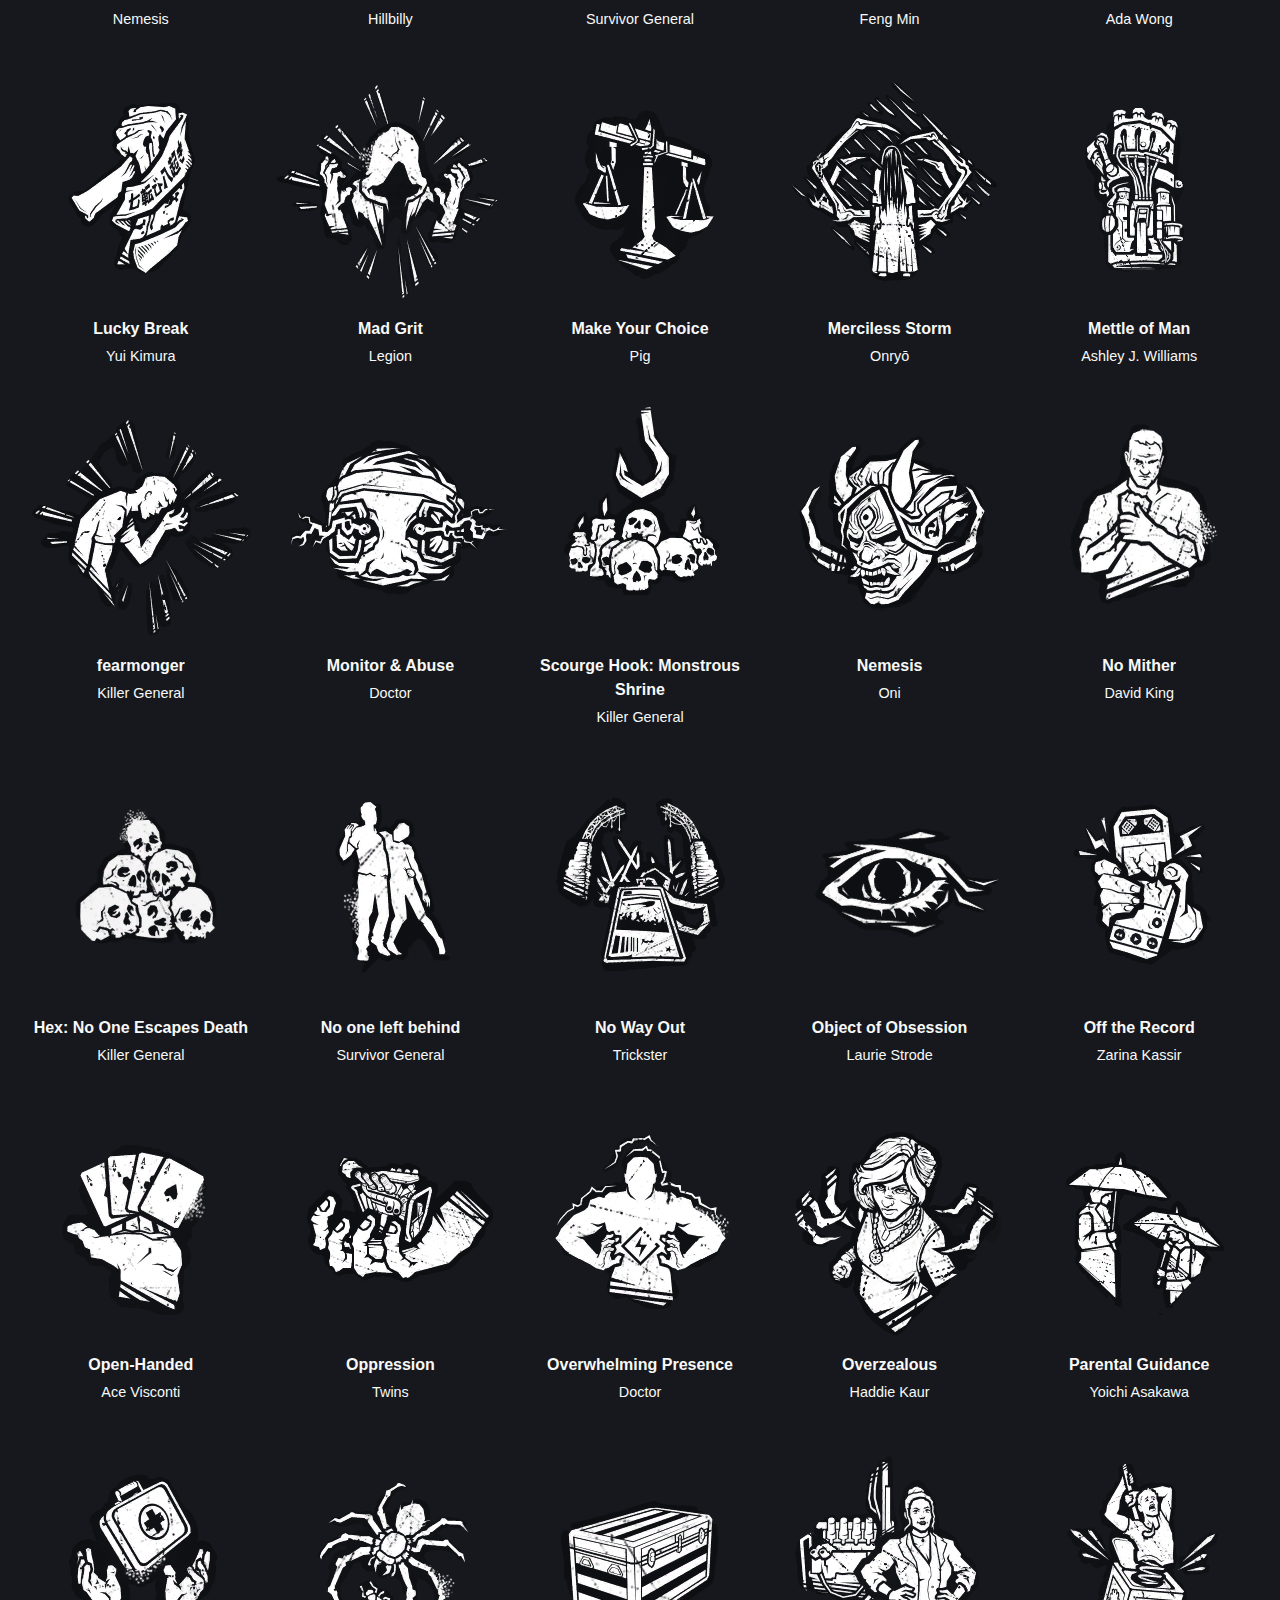
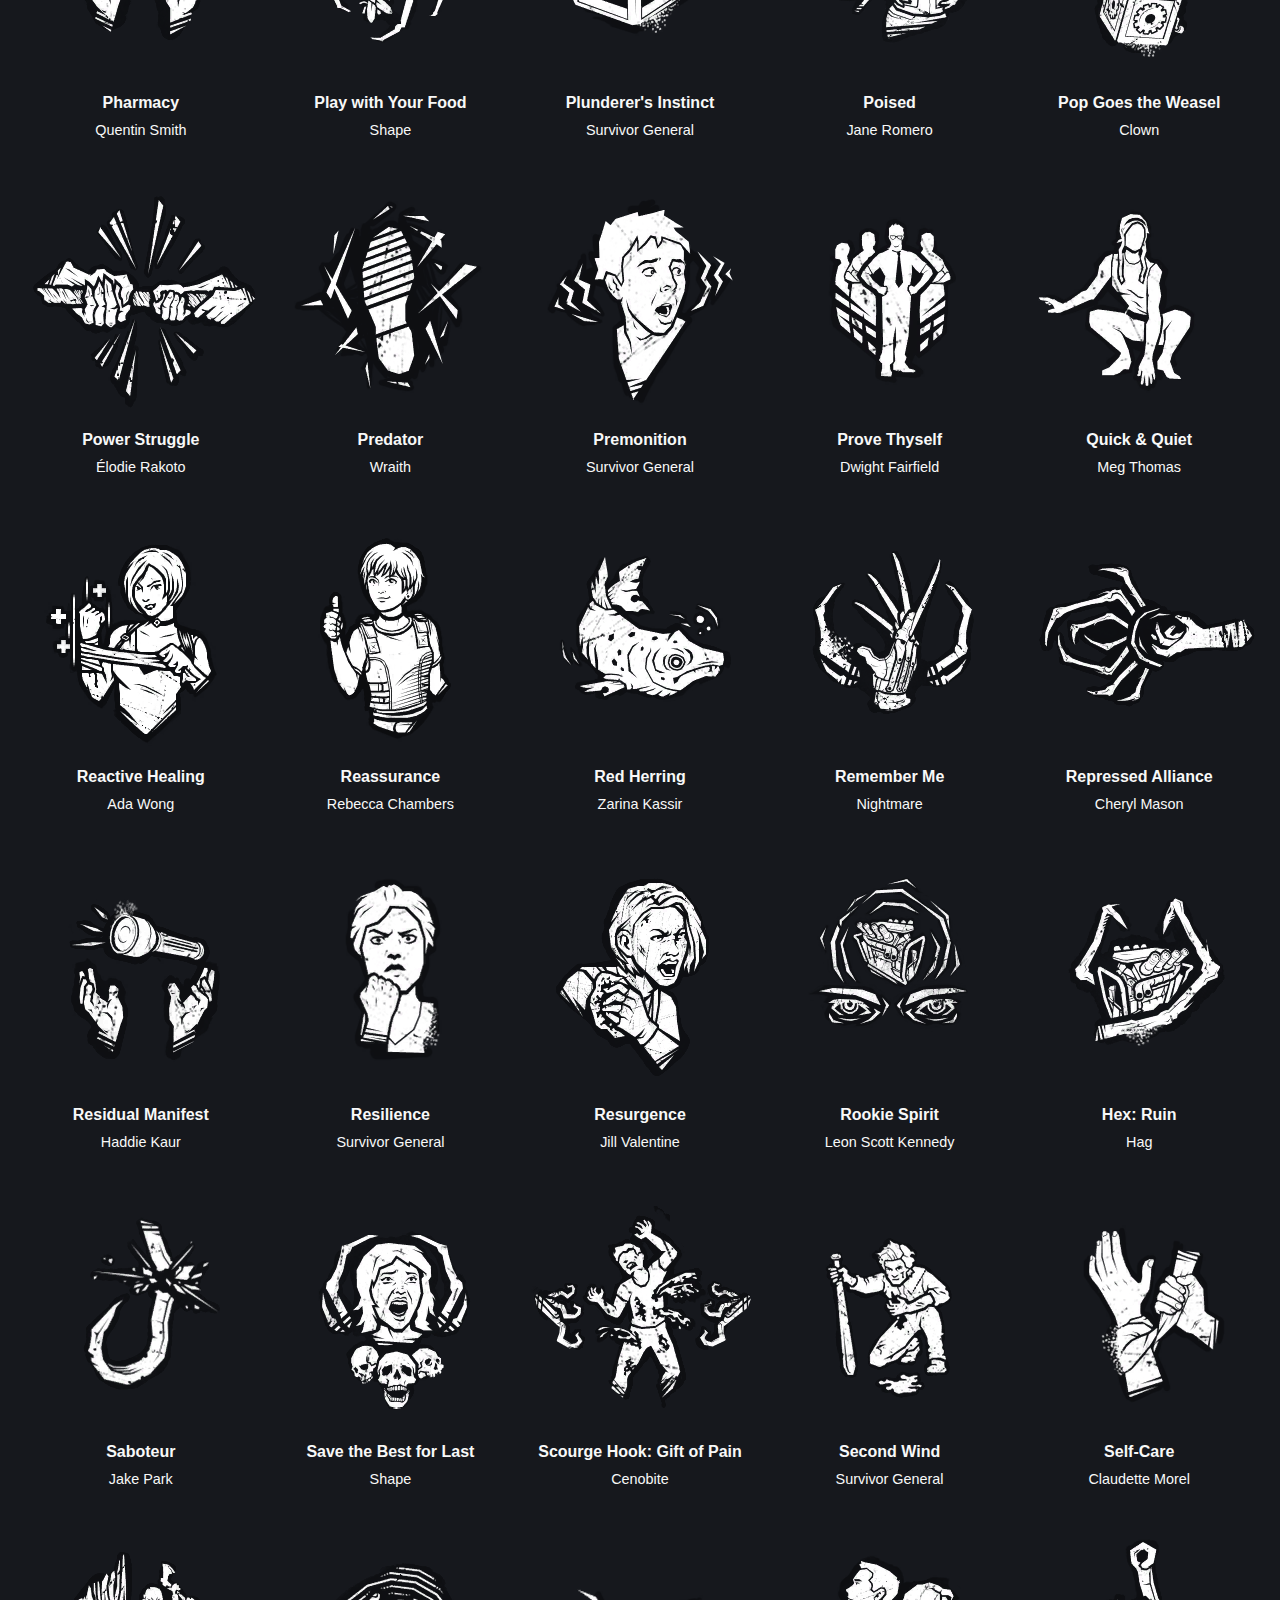
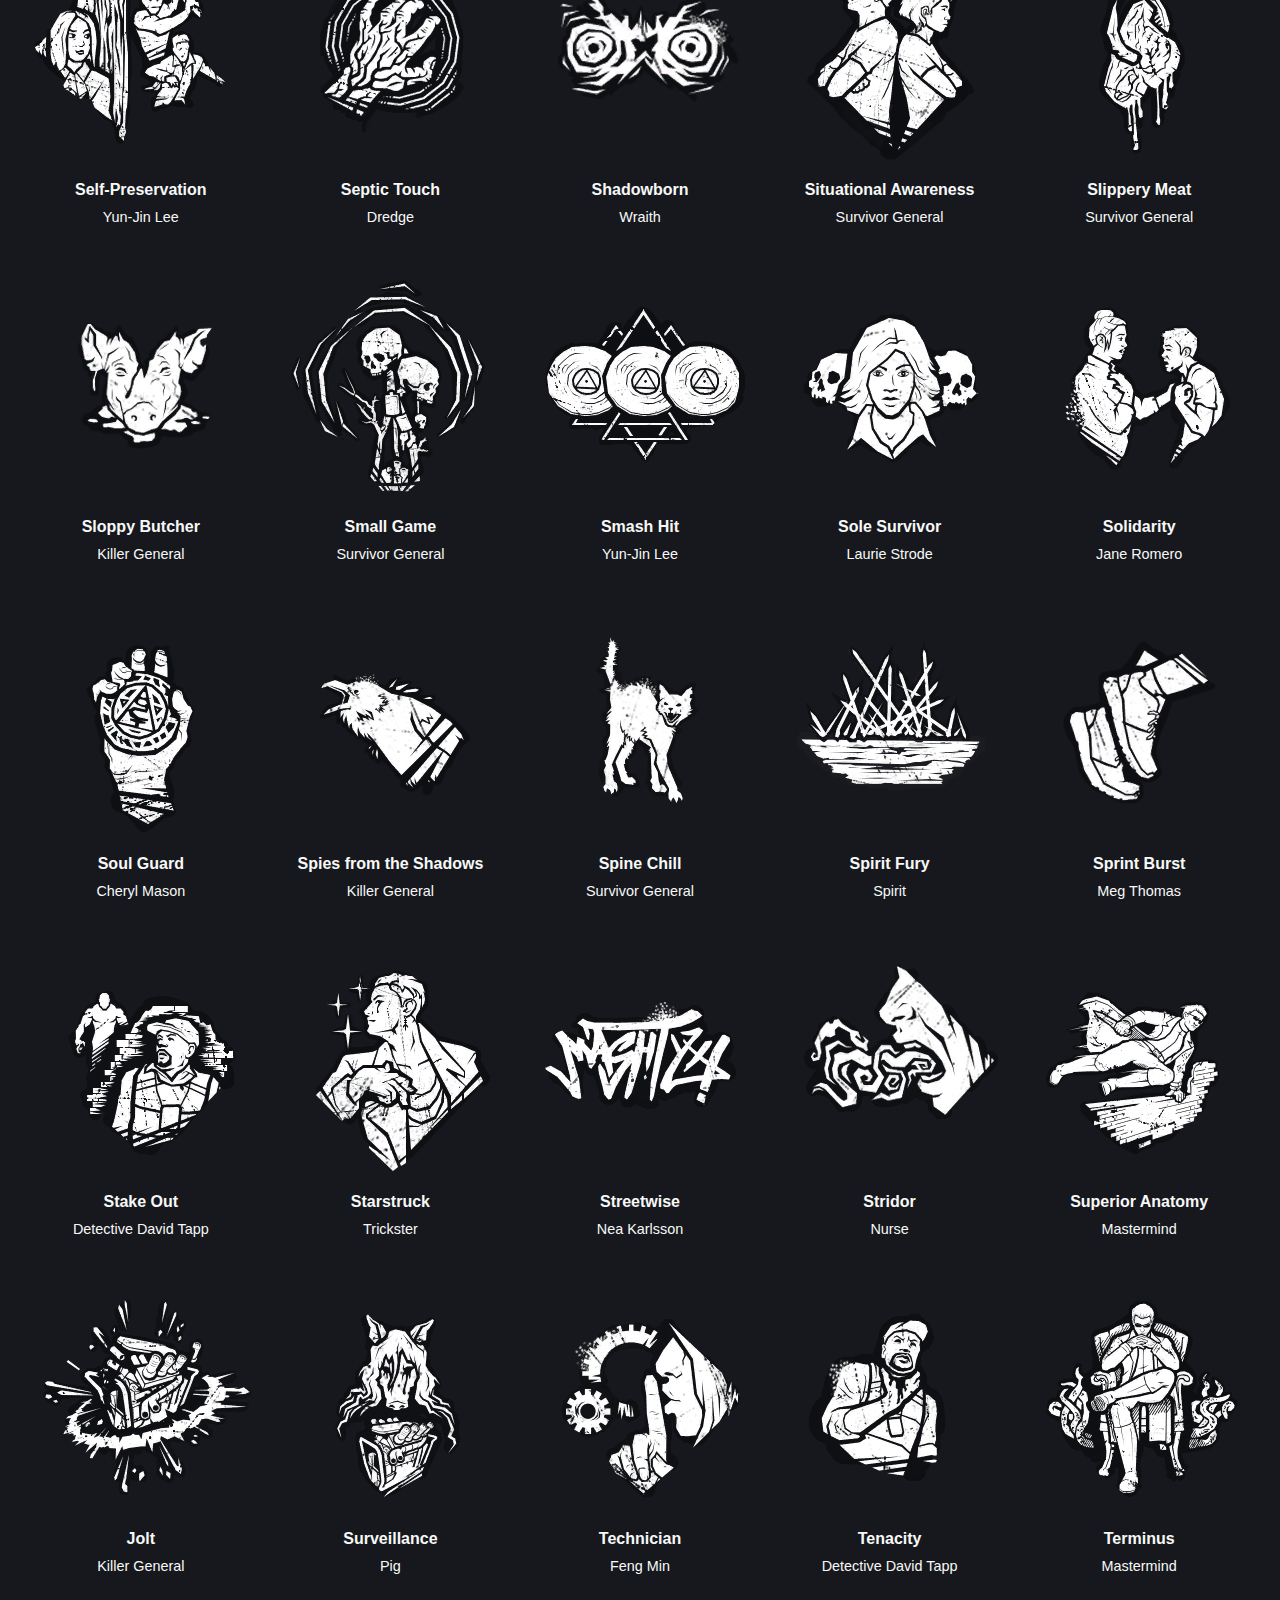
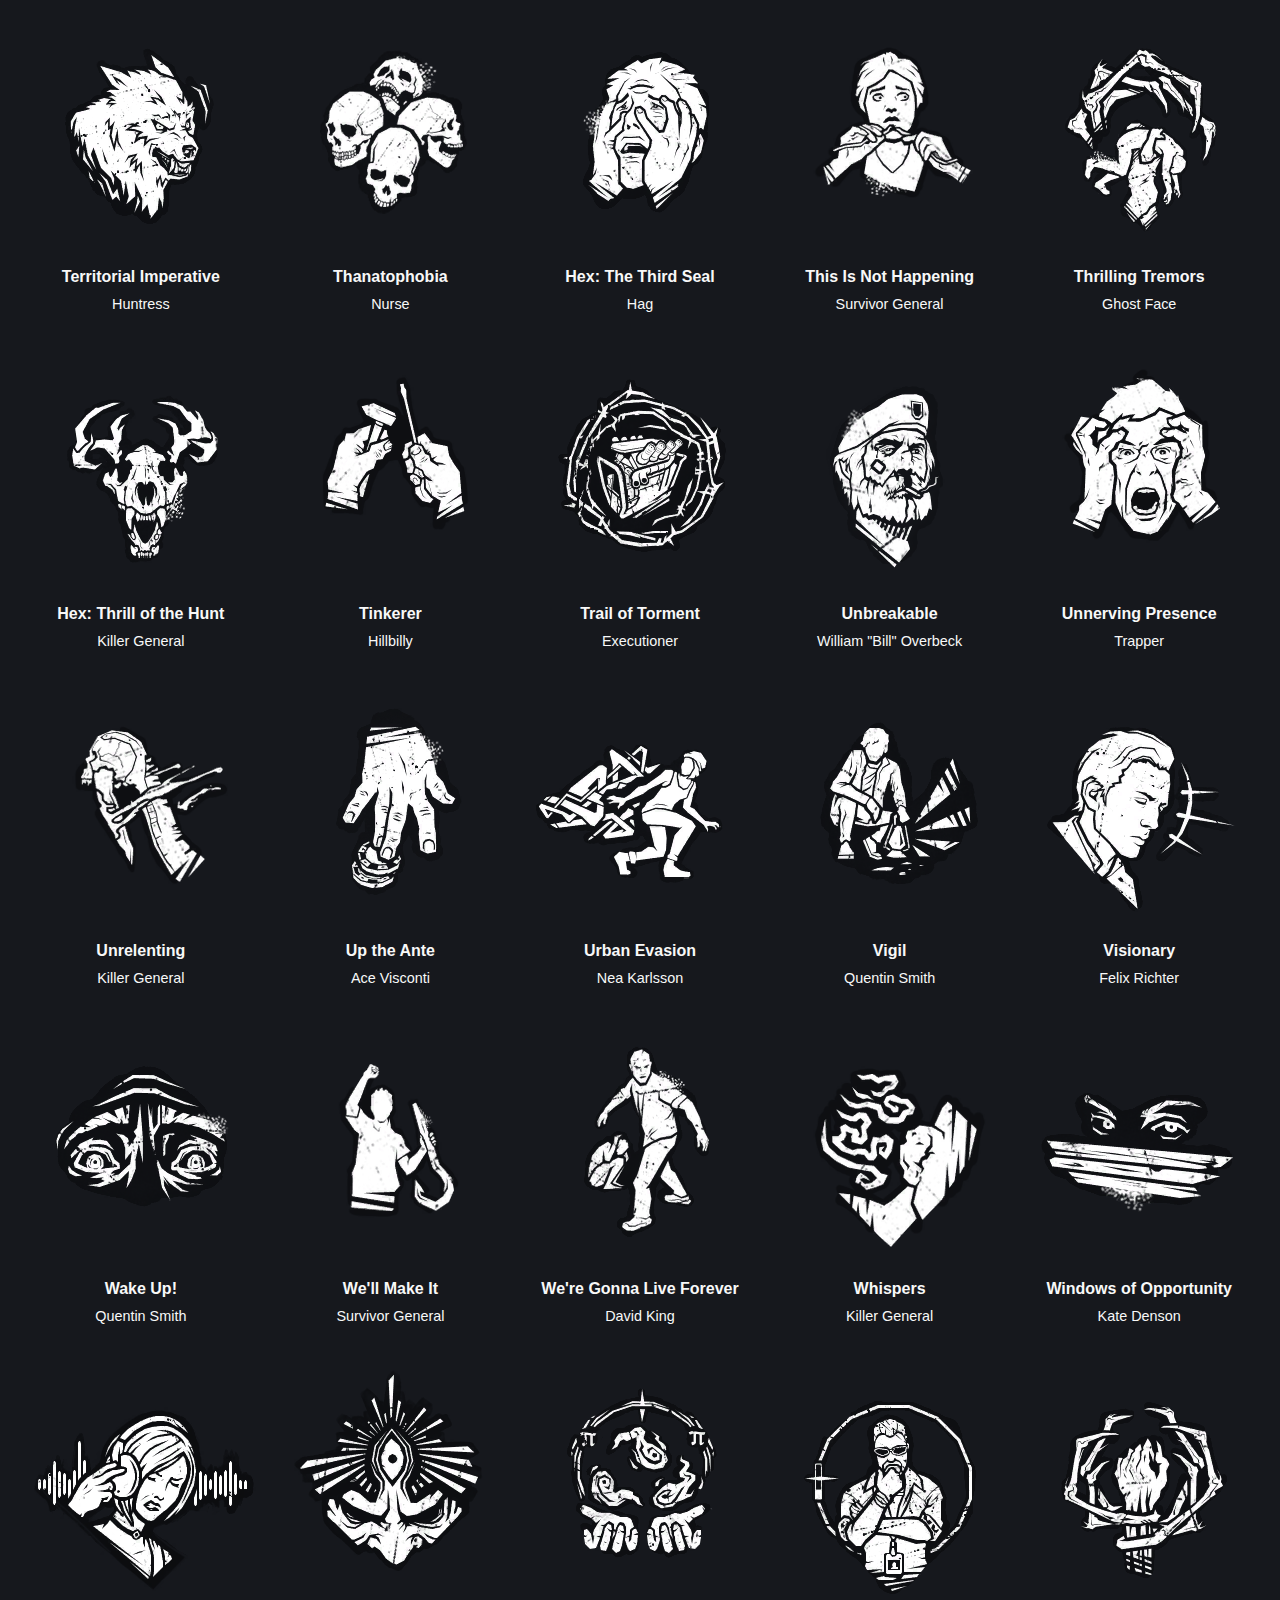
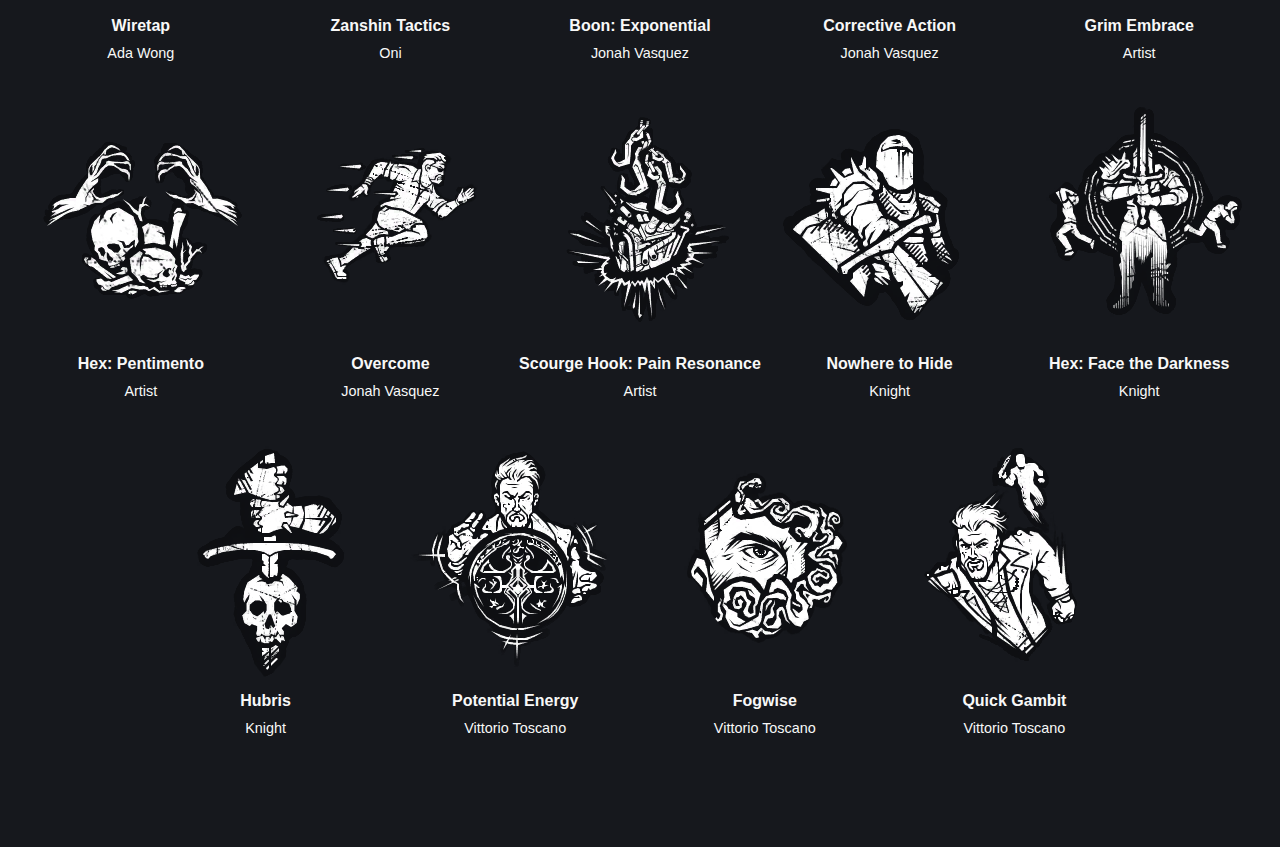
==== commit 7e5109de: "add footer" ====
--- a/index.html
+++ b/index.html
@@ -56,10 +56,7 @@
 	</section>
 
 	
-	<script>
-
-		
-	</script>
+	<footer id="footer"></footer>
 
 </body>
 </html>--- a/css/style.css
+++ b/css/style.css
@@ -194,6 +194,10 @@
   margin-top: 1em;
 }
 
+#footer {
+  padding: 3em 0em;
+}
+
 a {
   color: #f8f8f8;
   text-decoration: none;
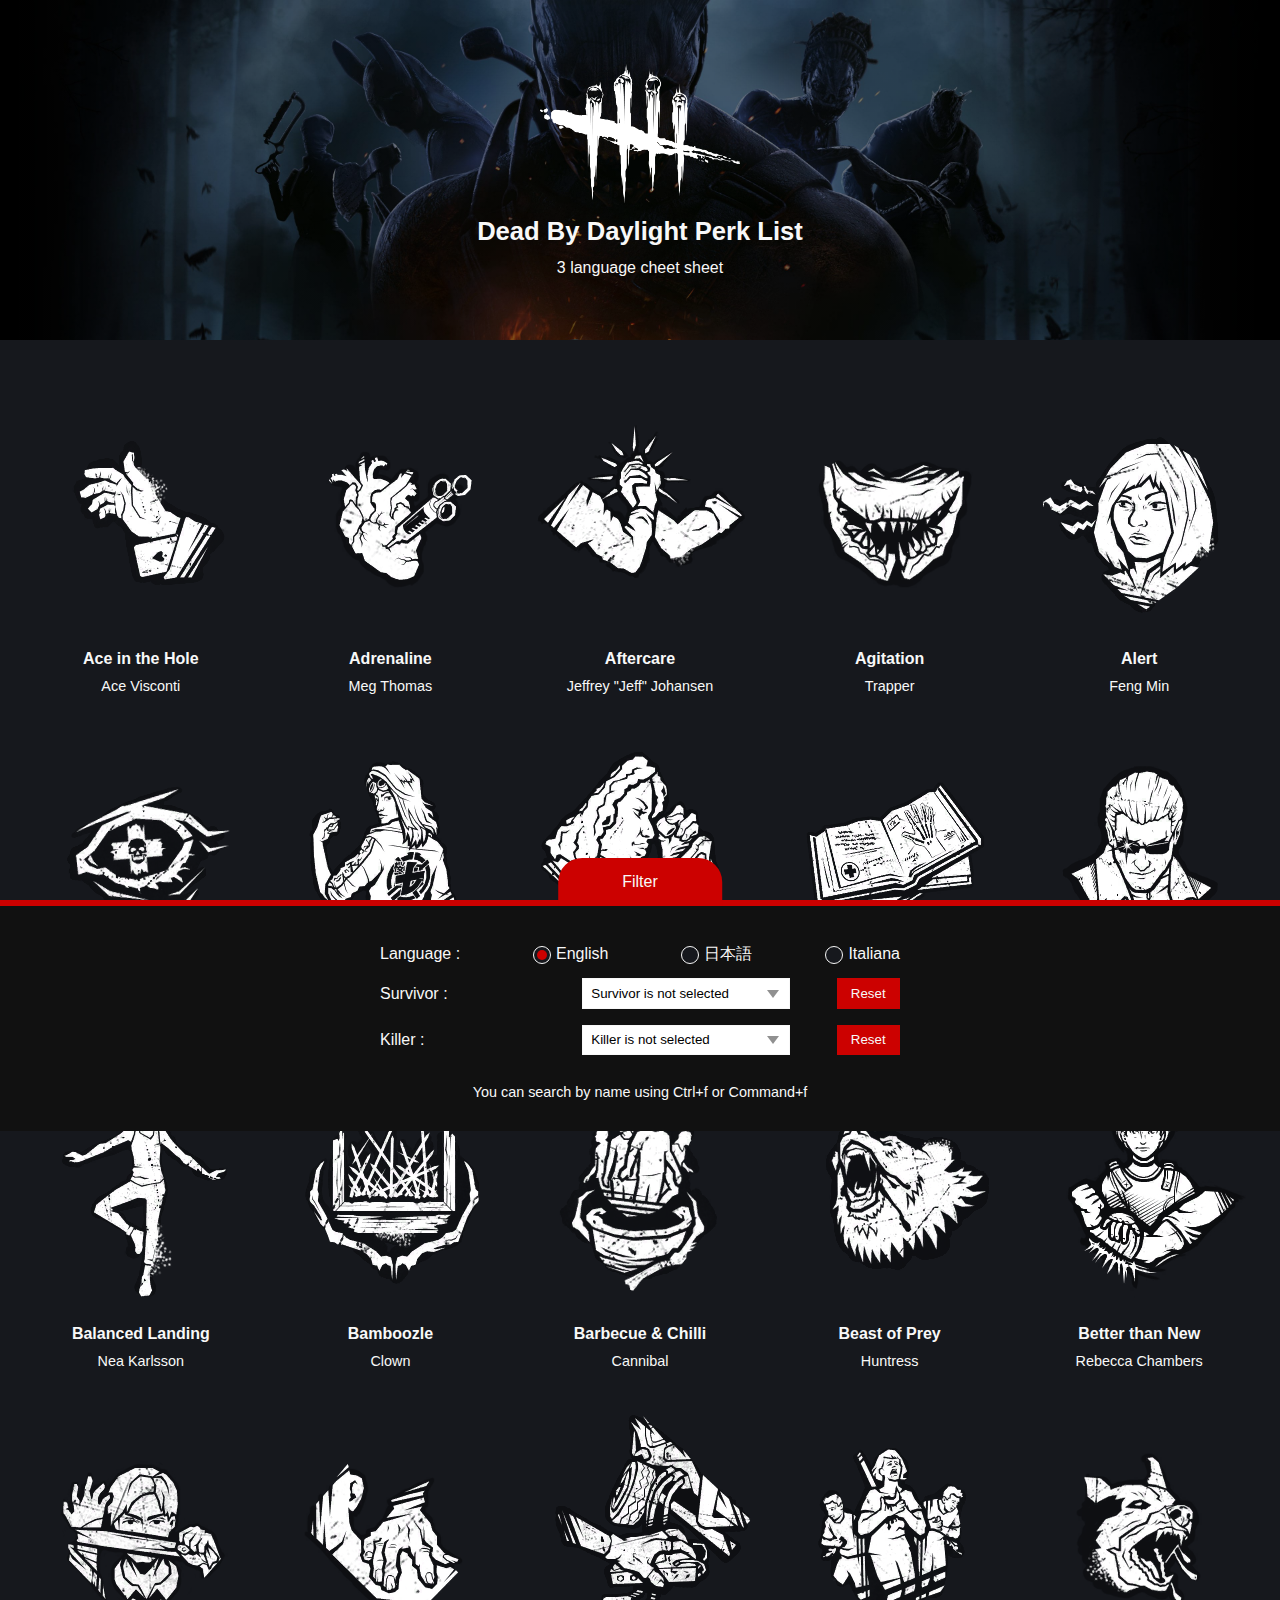
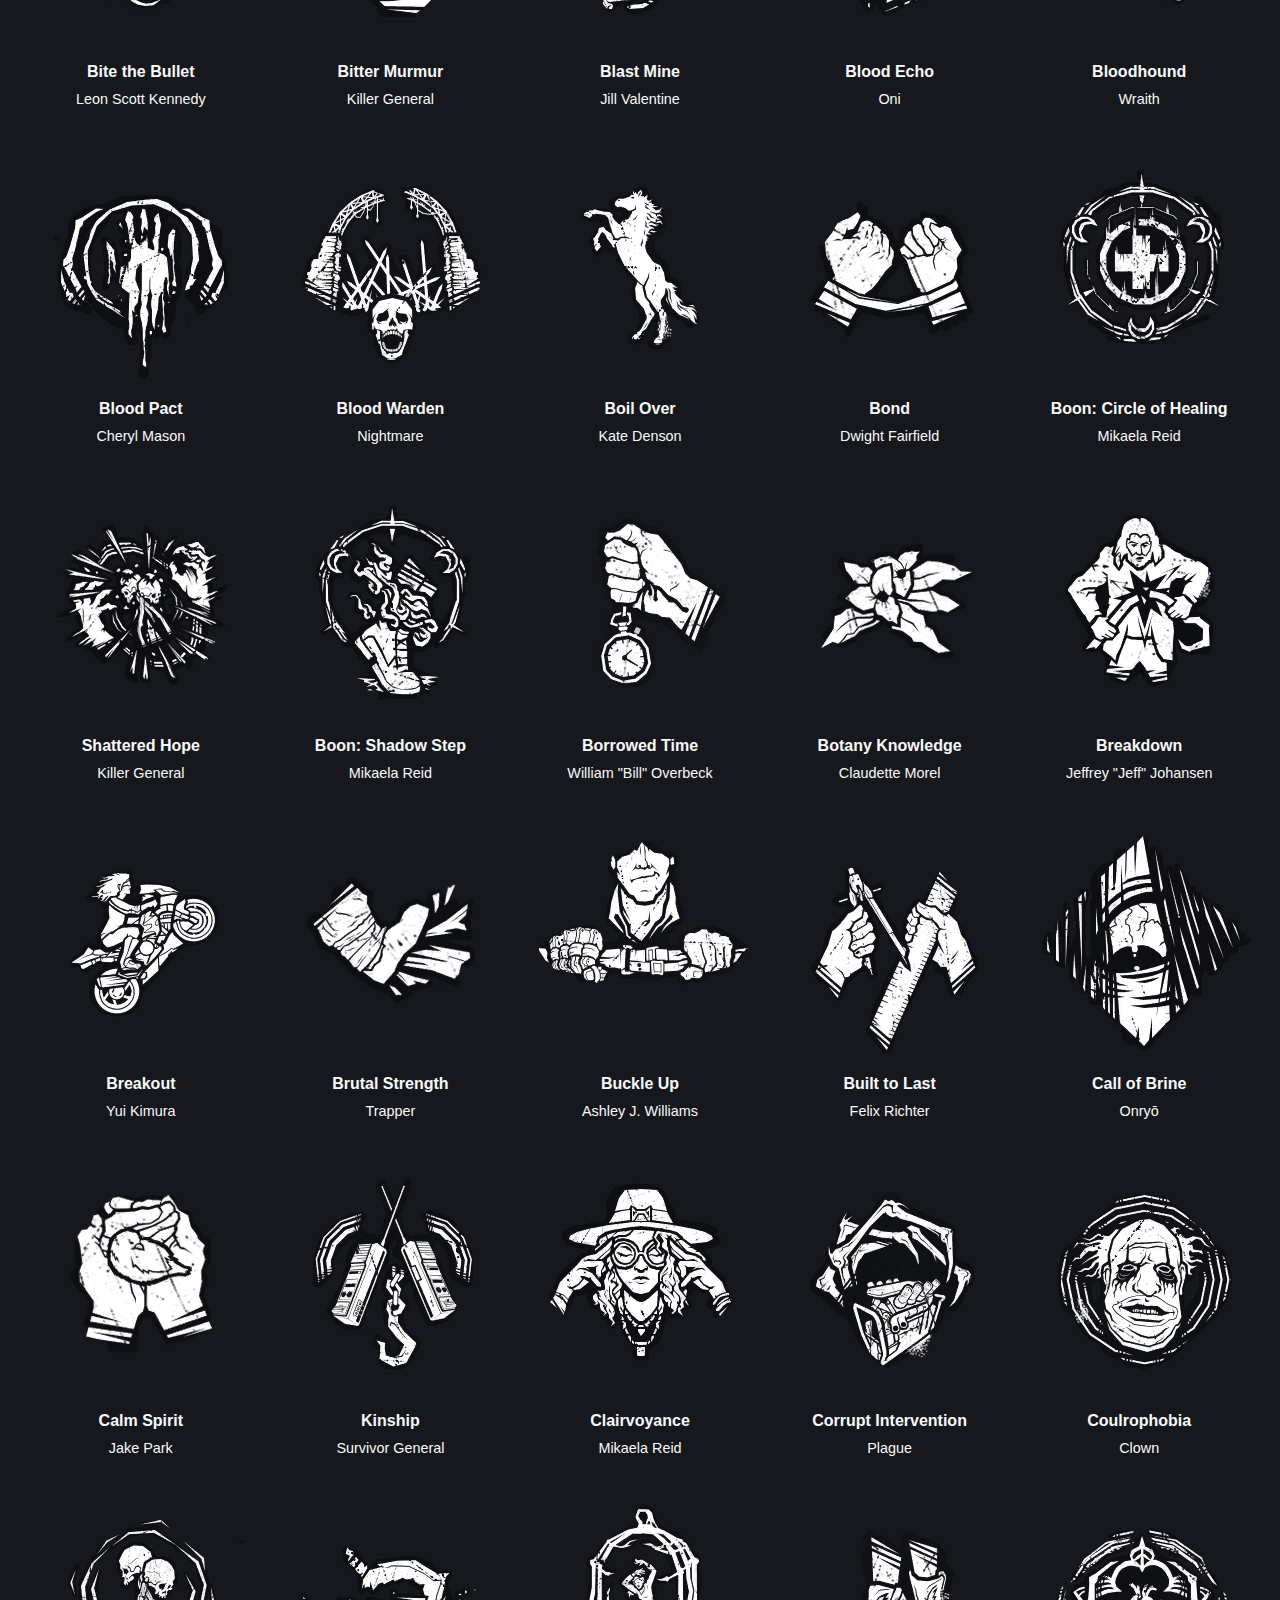
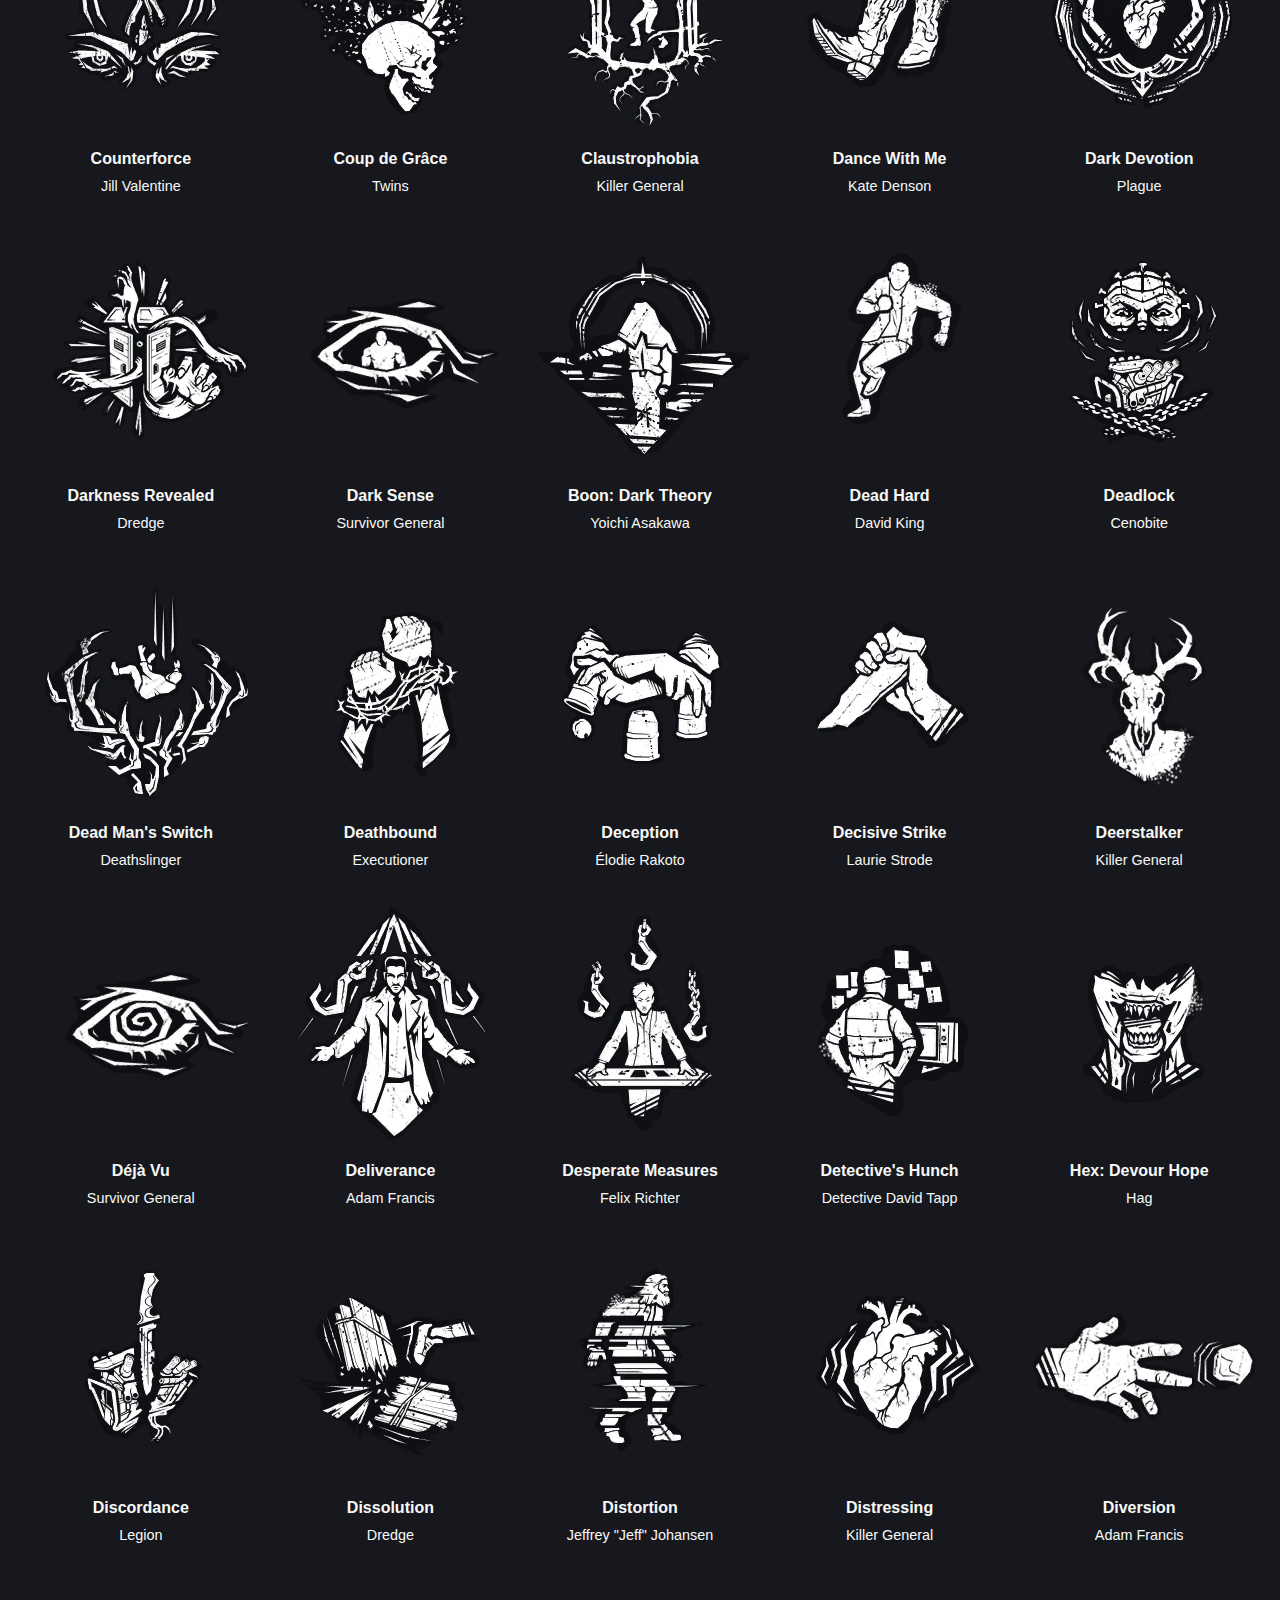
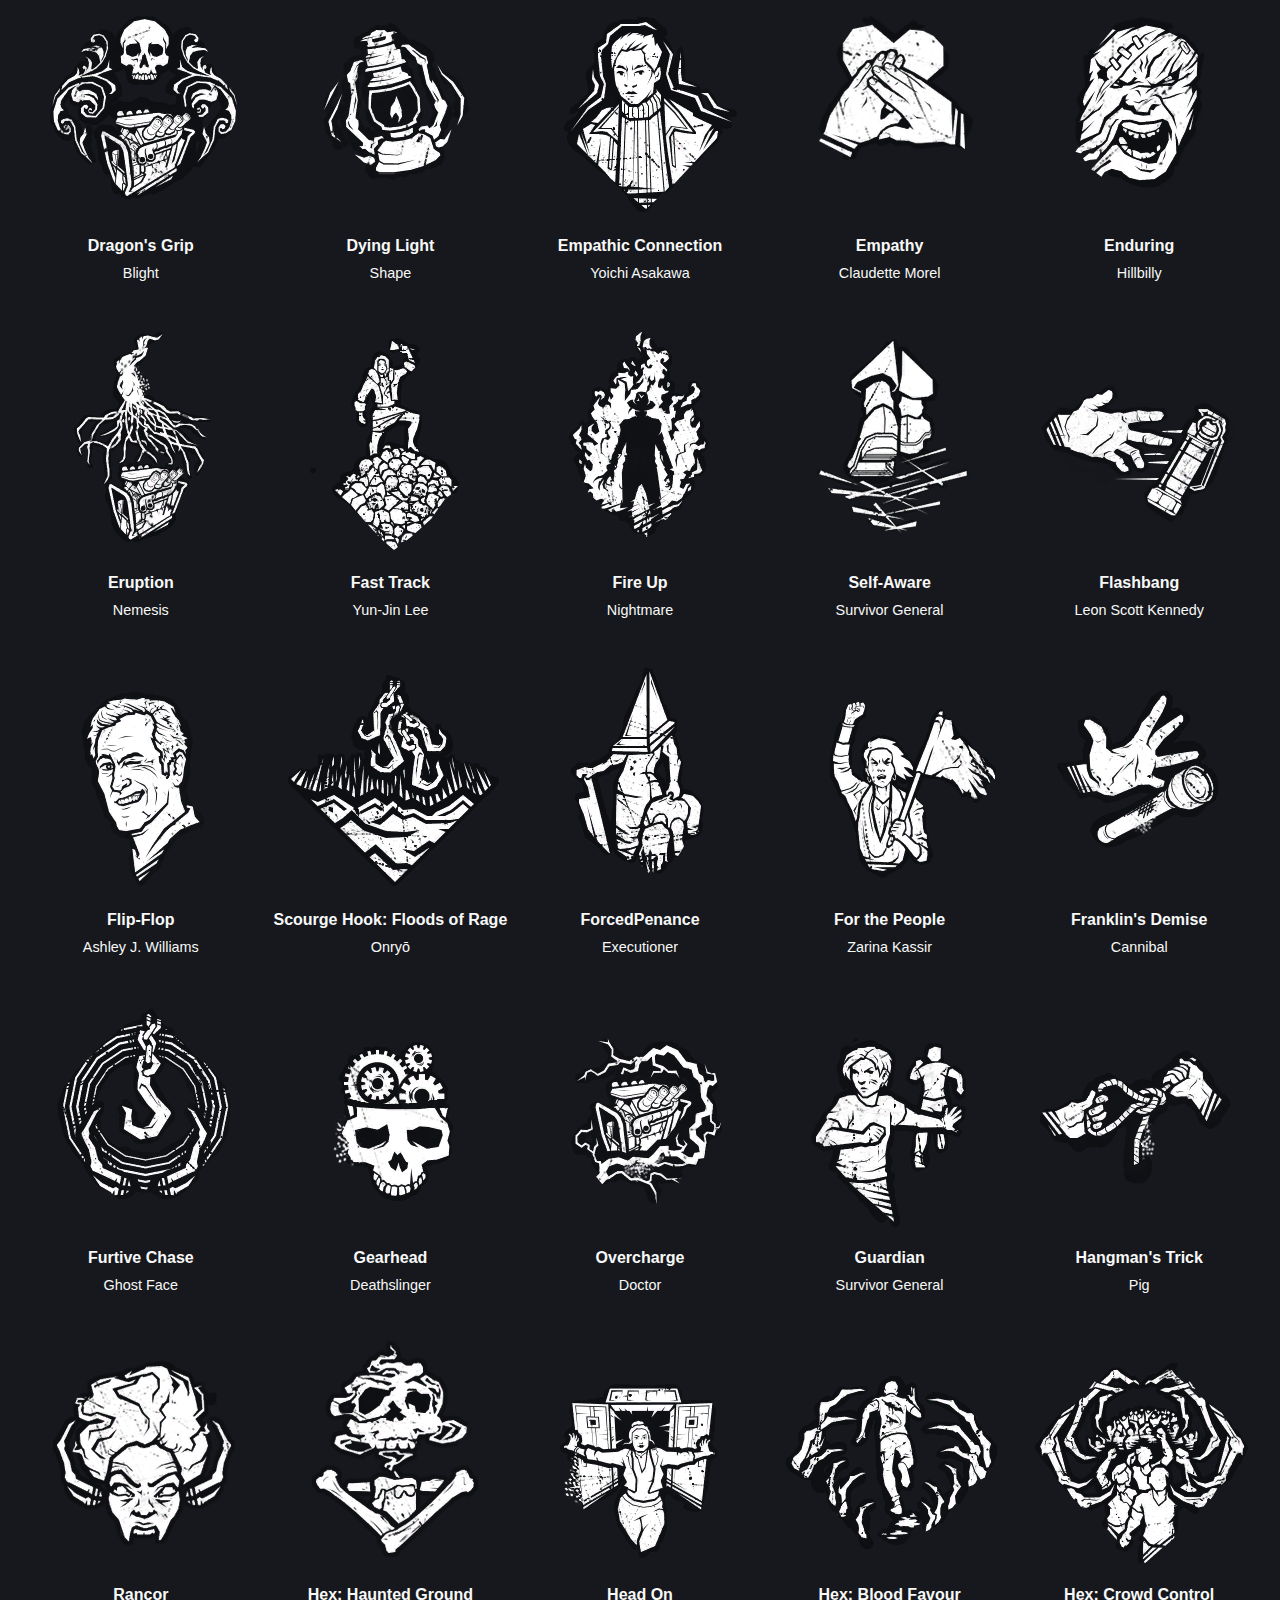
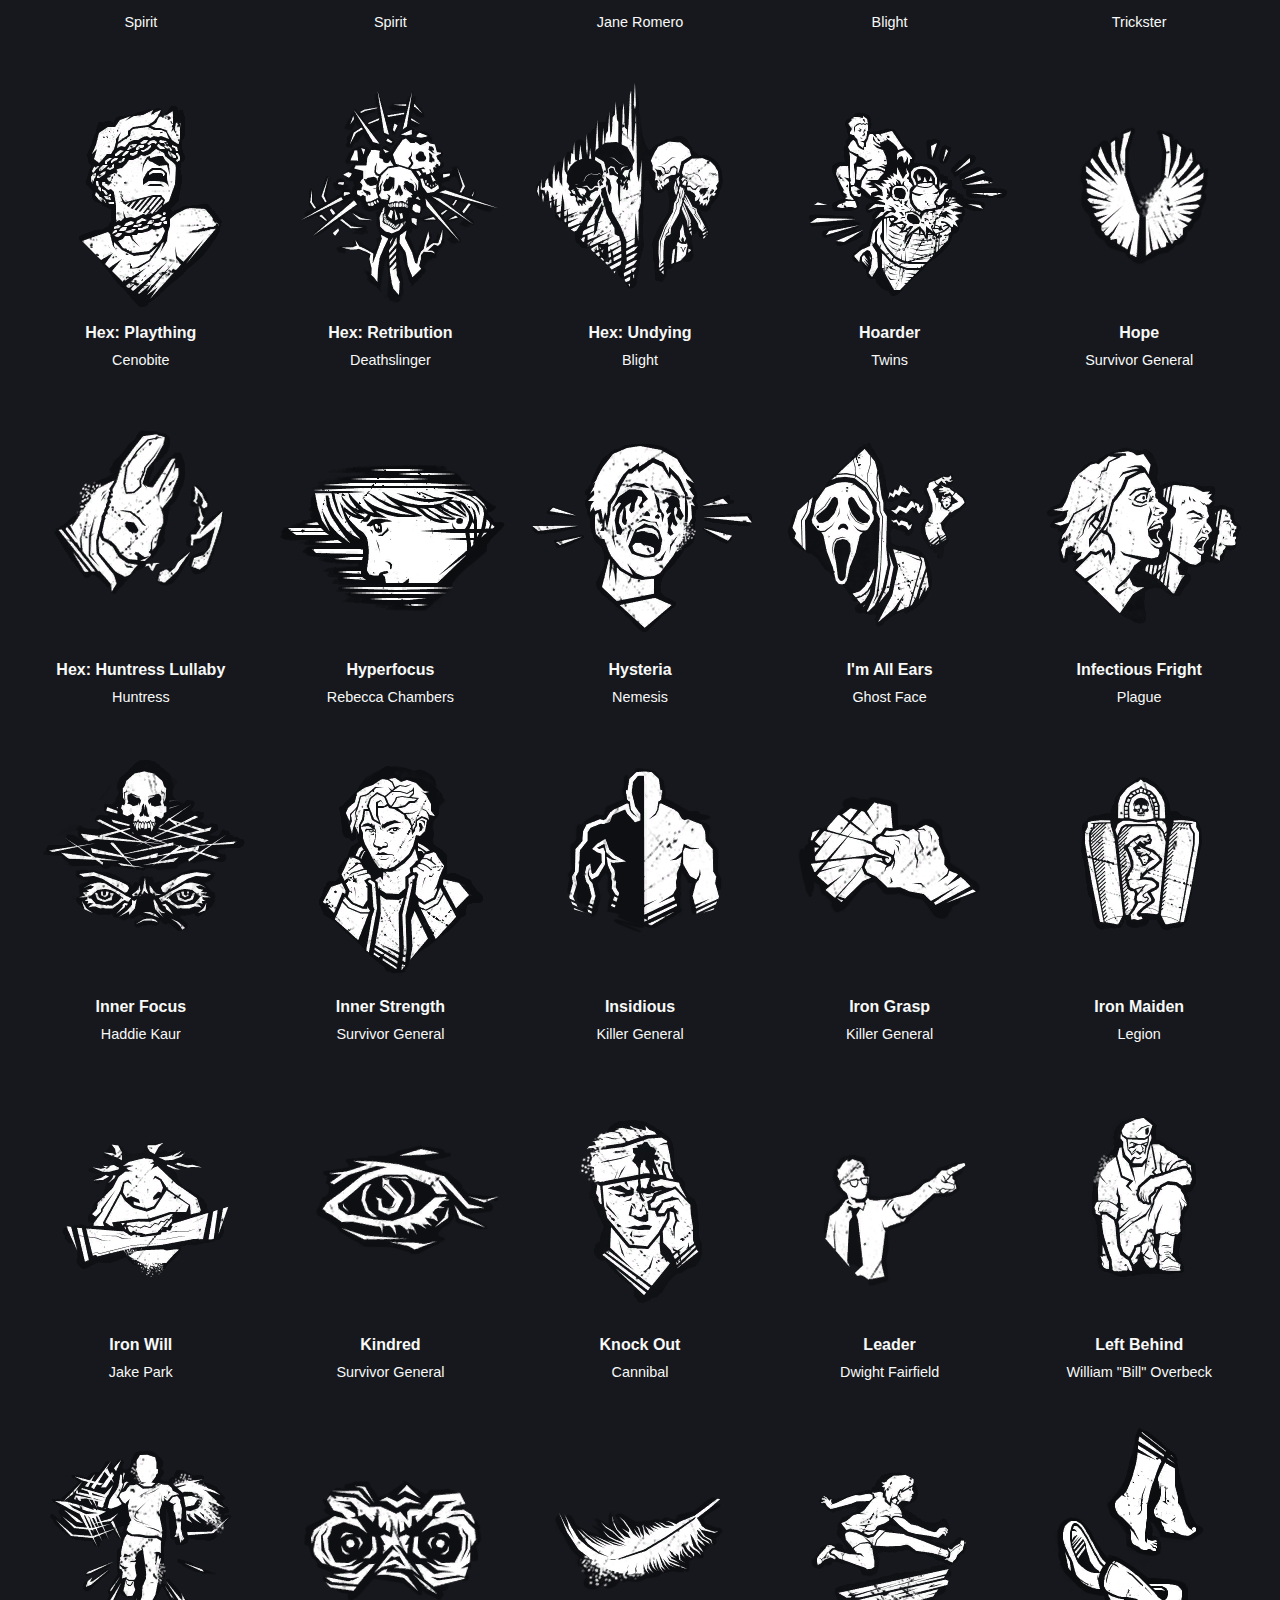
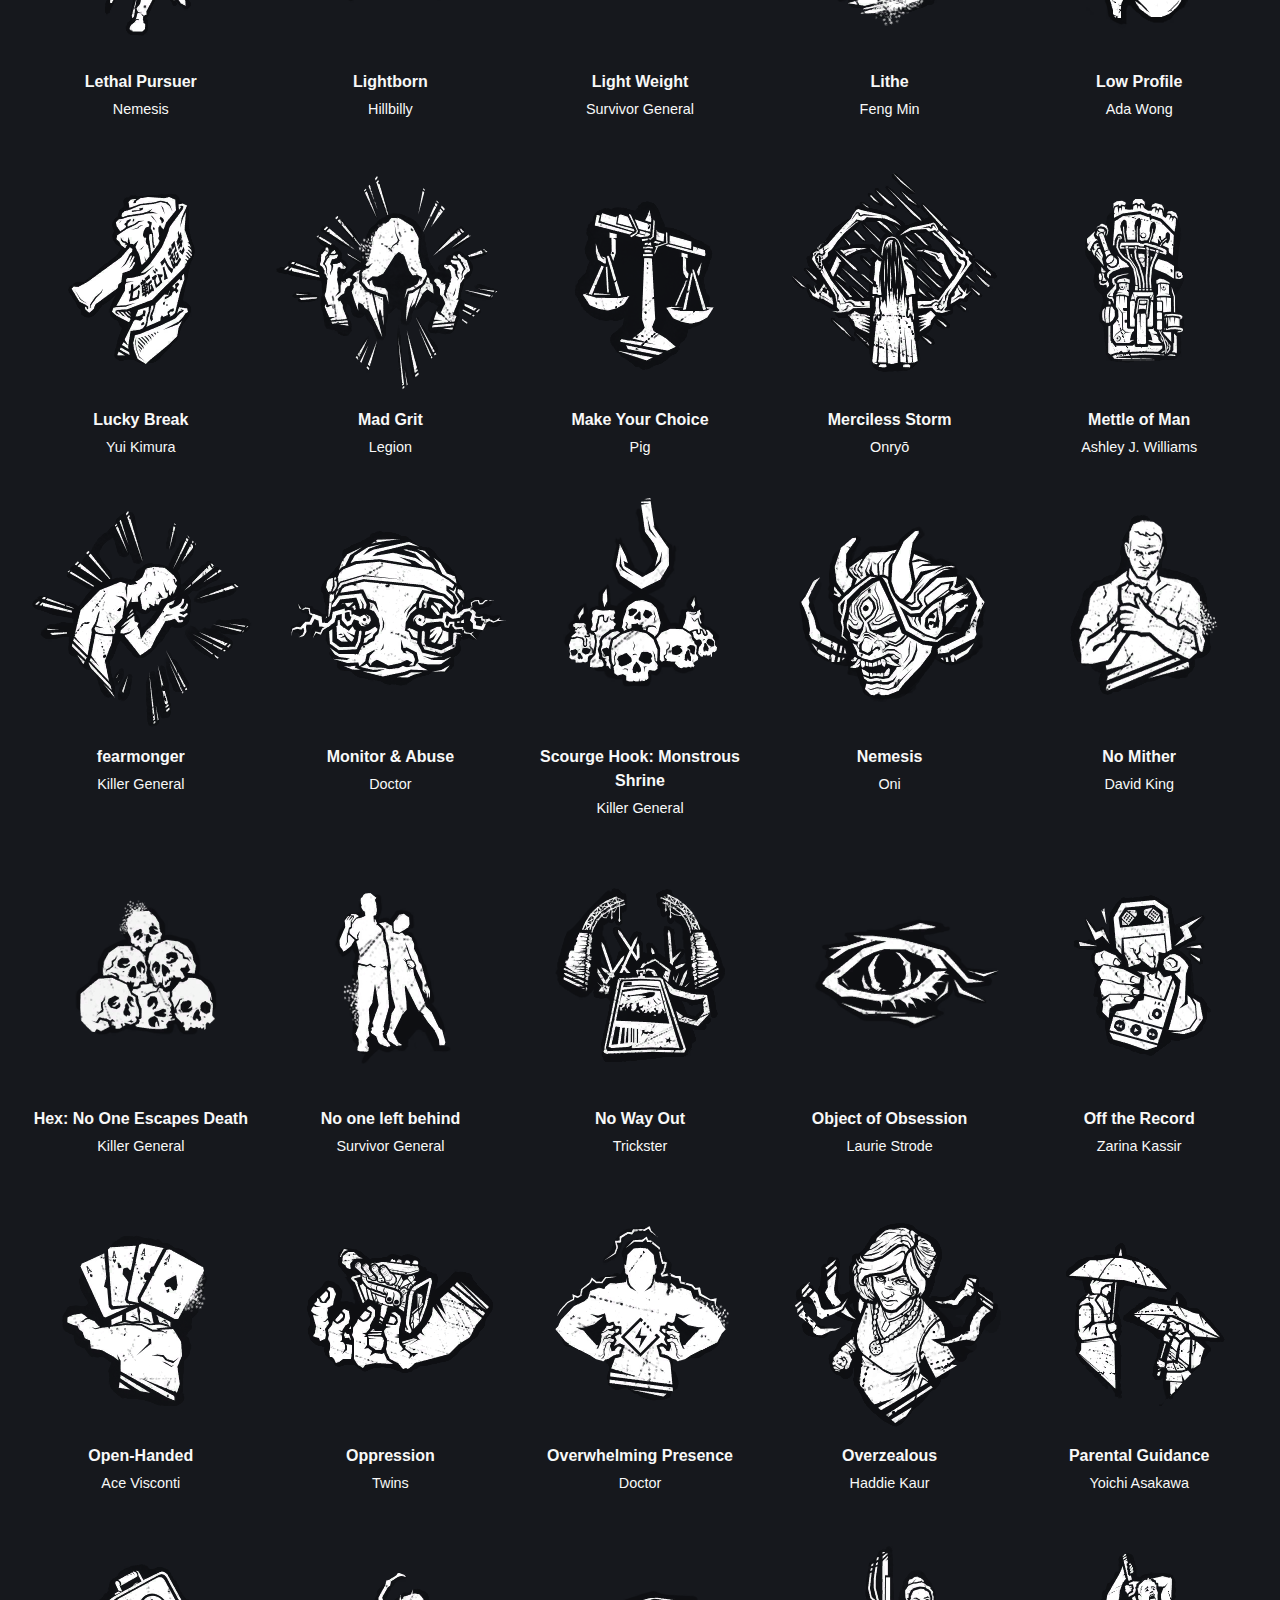
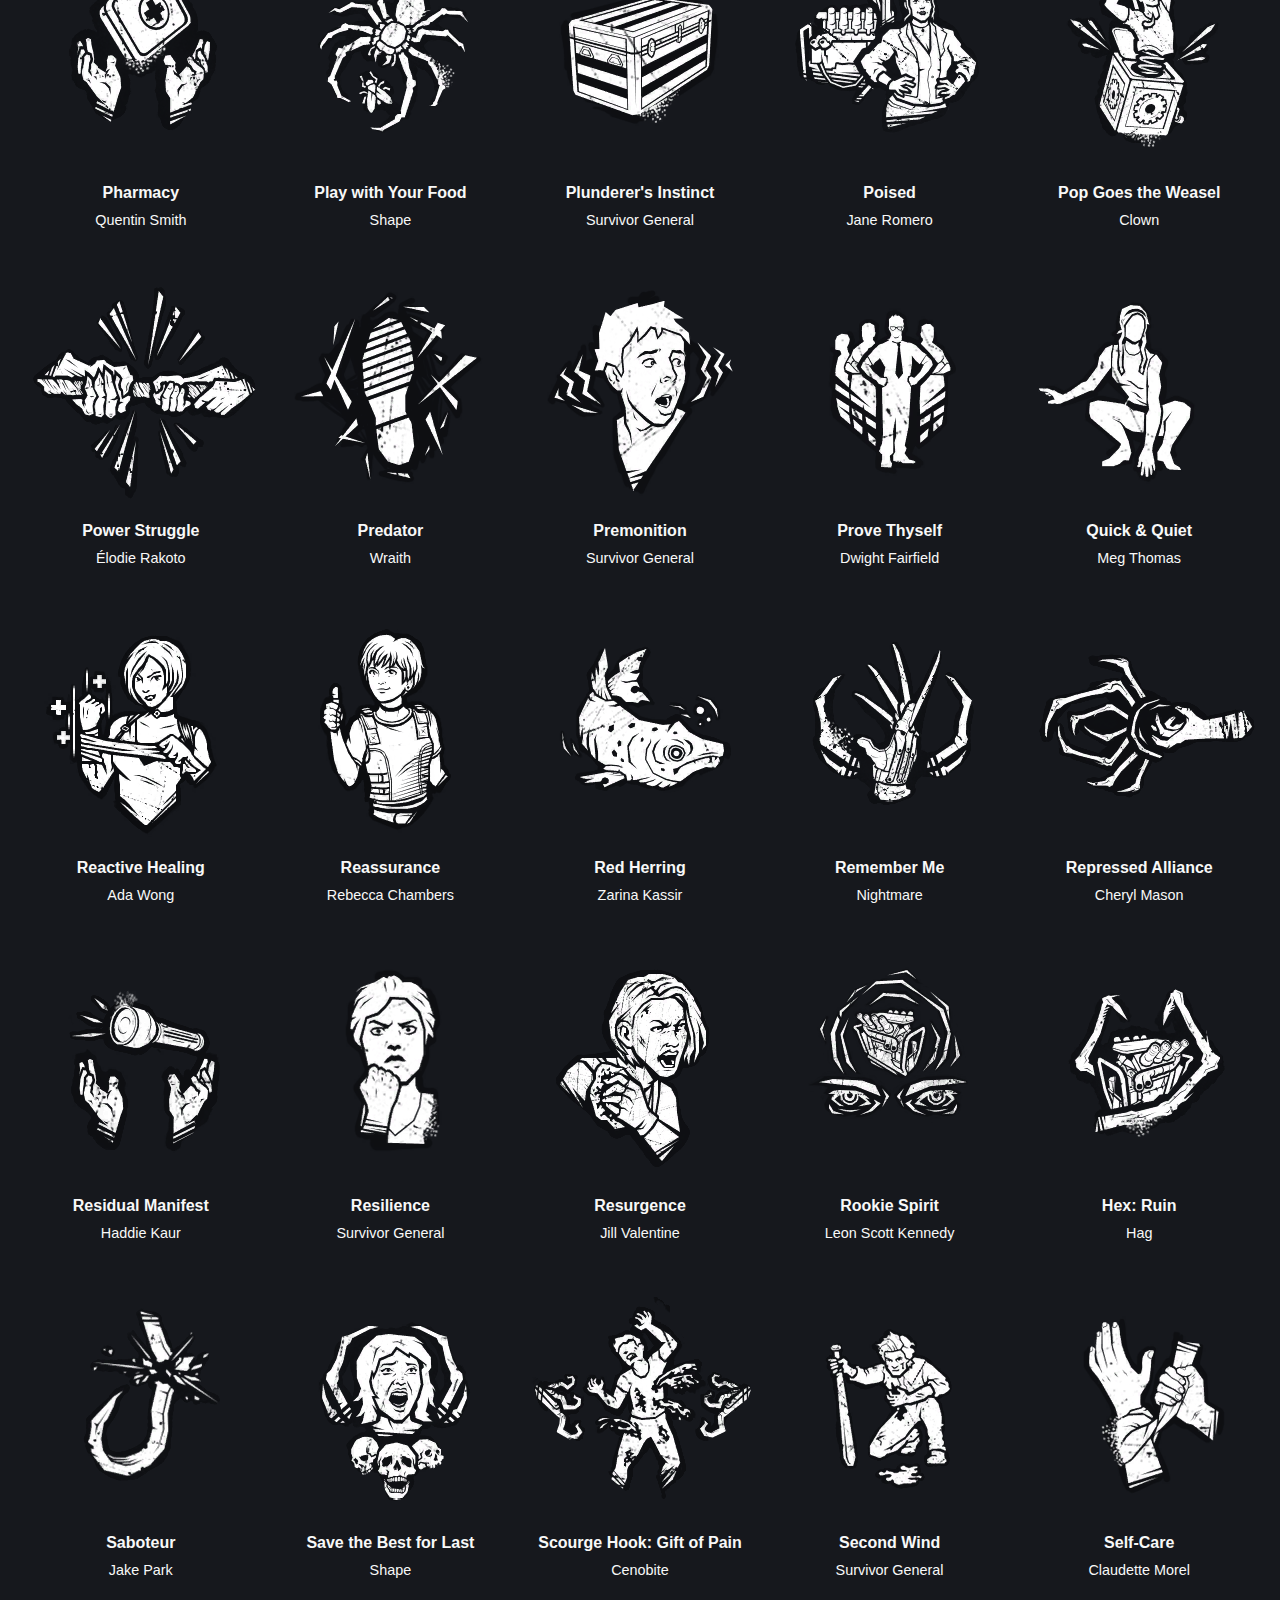
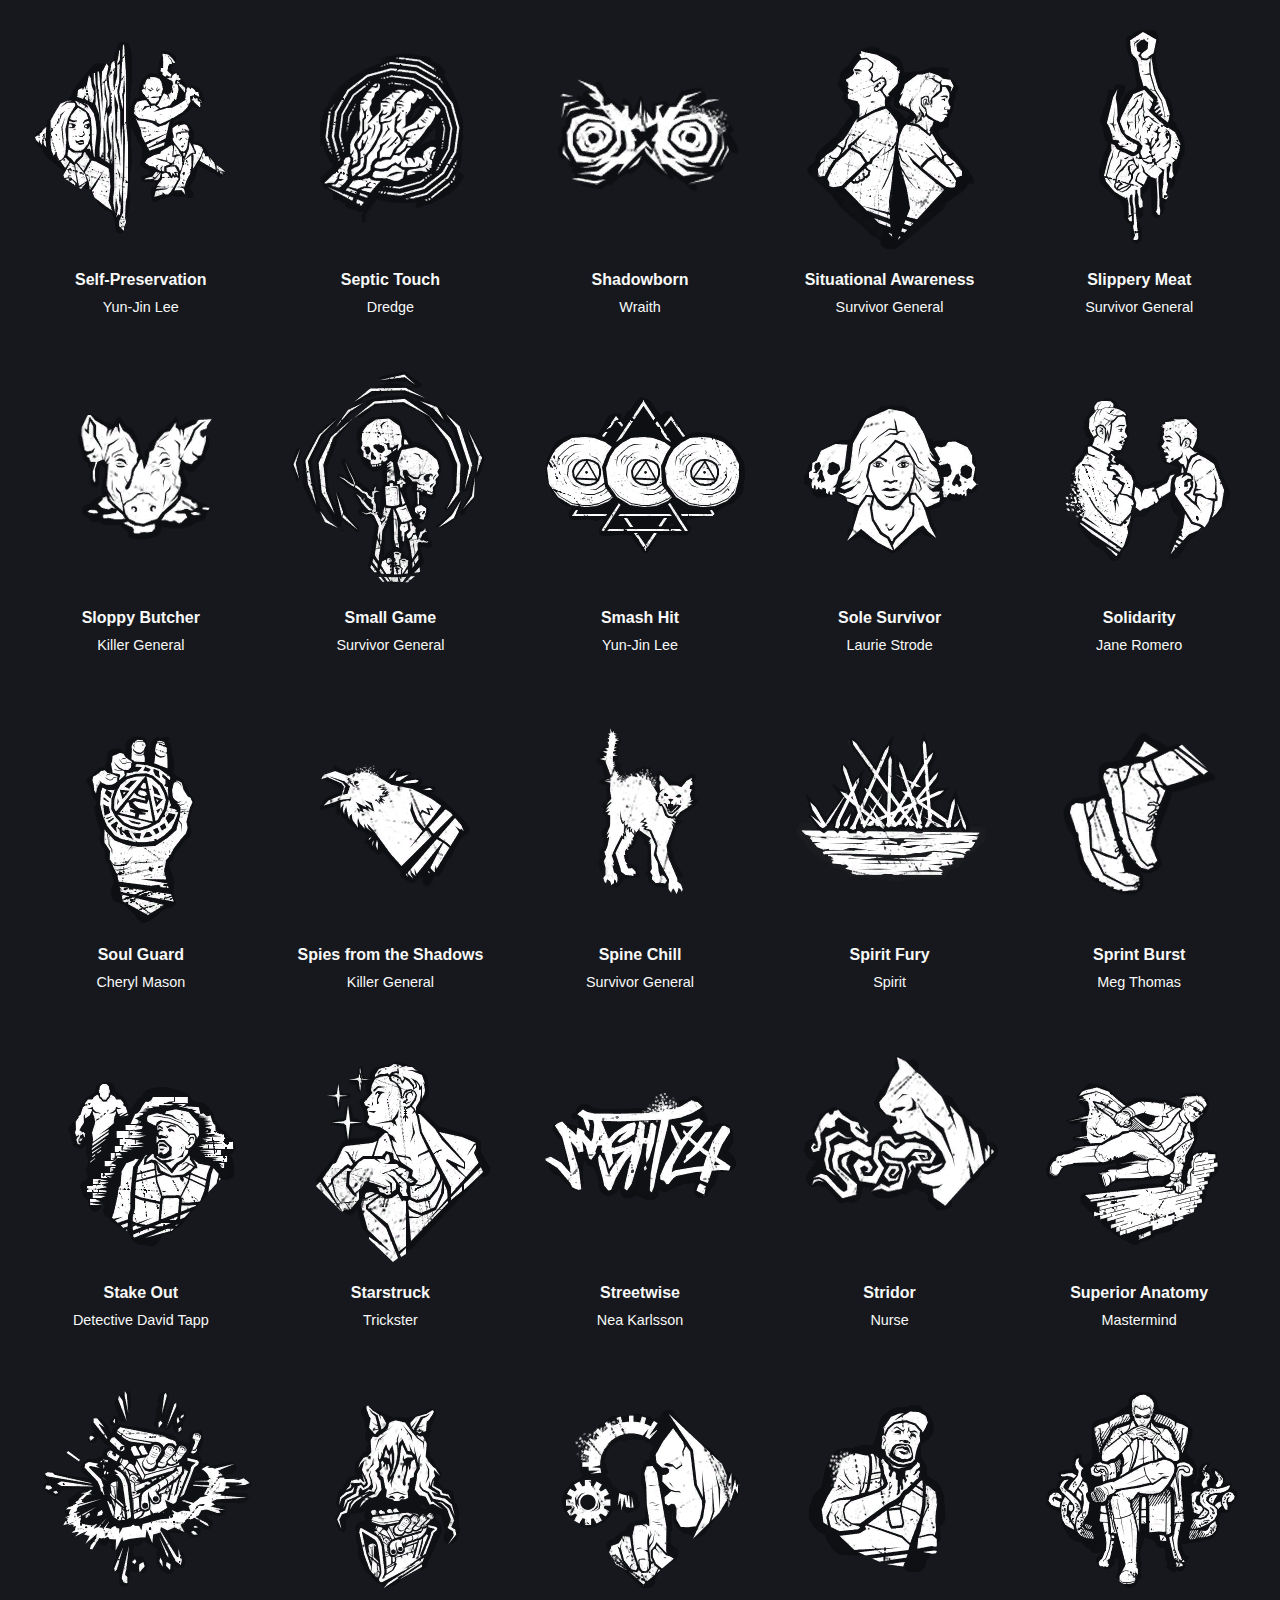
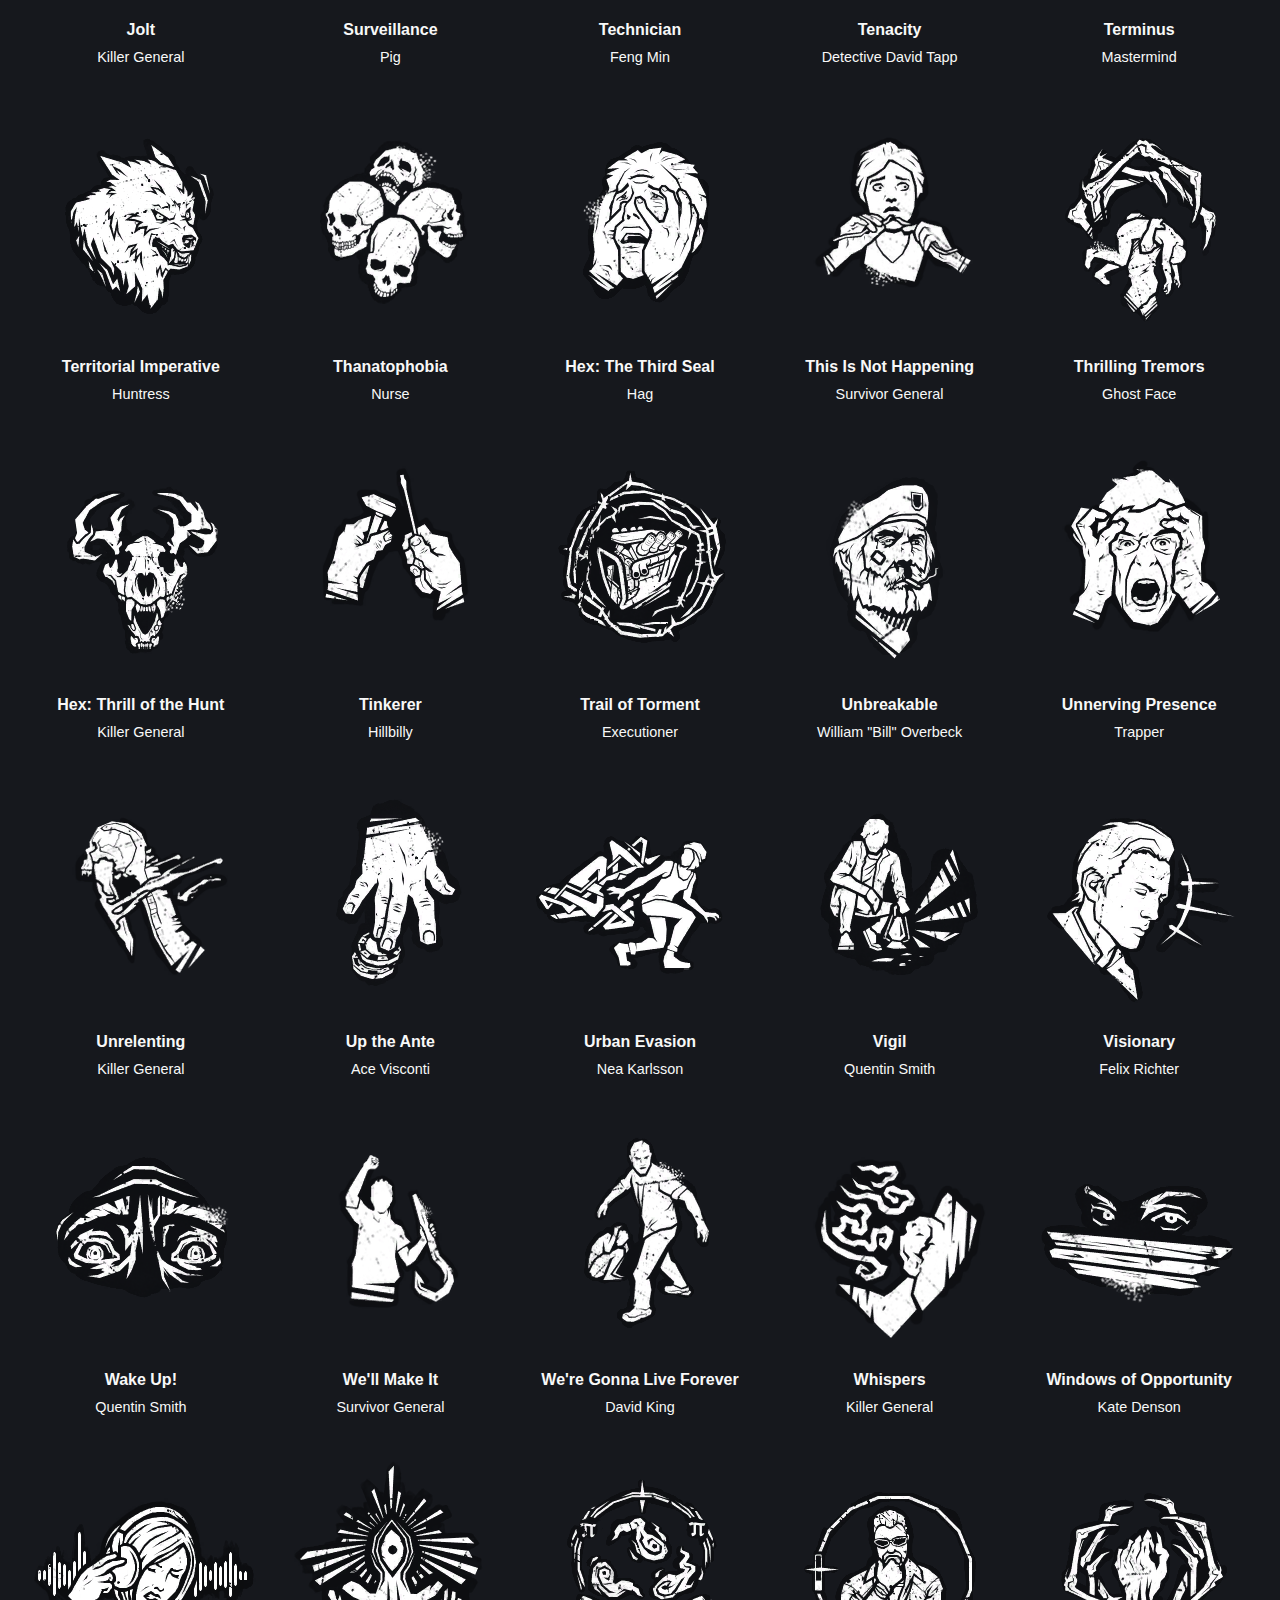
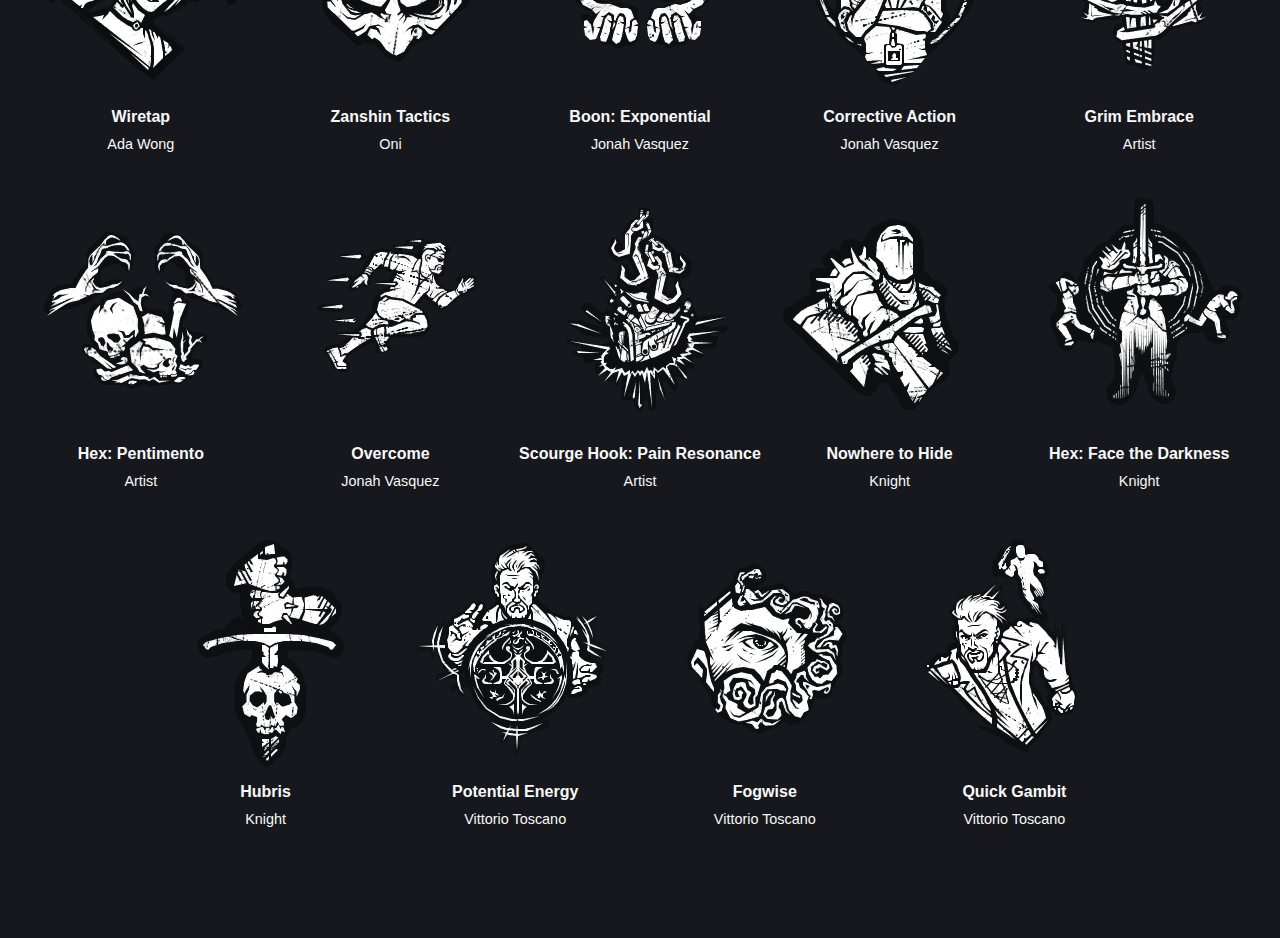
==== commit 593d624c: "decorate" ====
--- a/index.html
+++ b/index.html
@@ -4,7 +4,7 @@
 	<meta charset="UTF-8">
 	<meta http-equiv="X-UA-Compatible" content="IE=edge">
 	<meta name="viewport" content="width=device-width, initial-scale=1.0">
-	<title>Document</title>
+	<title>Dead By Daylight Perk Lists</title>
 
 	<script src="js/data_perk.js"></script>
 	<script src="js/data_surv.js"></script>
@@ -16,6 +16,7 @@
 <body>
 
 	<header class="section-general header">
+		<div class="logo"><img src="img/logo.png" alt=""></div>
 		<h1 class="header-title">Dead By Daylight Perk List</h1>
 		<p class="header-desc">3 language cheet sheet</p>
 	</header>
@@ -27,9 +28,9 @@
 
 			<div class="list-switch" id="switch-lang">
 				<p class="list-switch__item title-lang">Language : </p>
-				<p class="list-switch__item"><input type="radio" id="lang_en" name="lang" value="en" checked><label for="lang_en">English</label></p>
-				<p class="list-switch__item"><input type="radio" id="lang_ja" name="lang" value="ja"><label for="lang_ja">日本語</label></p>
-				<p class="list-switch__item"><input type="radio" id="lang_it" name="lang" value="it"><label for="lang_it">Italiana</label></p>
+				<p class="list-switch__item"><input type="radio" id="lang_en" name="lang" value="en" checked><label for="lang_en" class="label-radio">English</label></p>
+				<p class="list-switch__item"><input type="radio" id="lang_ja" name="lang" value="ja"><label for="lang_ja" class="label-radio">日本語</label></p>
+				<p class="list-switch__item"><input type="radio" id="lang_it" name="lang" value="it"><label for="lang_it" class="label-radio">Italiana</label></p>
 			</div>
 			<div class="list-select">
 				<p class="list-select__item title-surv">Survivor : </p>
@@ -40,13 +41,14 @@
 				</p>
 			</div>
 			<div class="list-select">
-				<p class="list-select__item title-killer">killer : </p>
+				<p class="list-select__item title-killer">Killer : </p>
 				<div class="list-select__item" id="select_killer">
 				</div>
 				<p class="list-select__item">
 					<button class="reset-killer-select">Reset</button>
 				</p>
 			</div>
+			<p class="msg-tips">You can search by name using Ctrl+f or Command+f</p>
 		</div>
 	</nav>
 	
--- a/css/style.css
+++ b/css/style.css
@@ -172,7 +172,7 @@
   background-color: #16181d;
   color: #f8f8f8;
   font-size: 100%;
-  font-family: Inter, sans-serif;
+  font-family: "Helvetica Neue", Arial, "Hiragino Kaku Gothic ProN", "Hiragino Sans", Meiryo, sans-serif;
 }
 
 .section-general {
@@ -184,8 +184,18 @@
   background-repeat: no-repeat;
   background-position: top center;
   text-align: center;
-  padding-top: 8em;
+  padding-top: 4em;
   padding-bottom: 4em;
+}
+.section-general.header .logo {
+  text-align: center;
+  line-height: 0;
+  width: 200px;
+  margin: 0 auto;
+  margin-bottom: 1em;
+}
+.section-general.header .logo img {
+  width: 100%;
 }
 .section-general.header h1 {
   font-size: 160%;
@@ -268,6 +278,49 @@
 .nav .list-switch .list-switch__item.list-switch__item:nth-child(1) {
   align-self: flex-start;
 }
+.nav .list-switch .list-switch__item input[type=radio] {
+  appearance: none;
+  -webkit-appearance: none;
+  -moz-appearance: none;
+  display: none;
+}
+.nav .list-switch .list-switch__item .label-radio {
+  padding-left: 28px;
+  box-sizing: border-box;
+  display: inline-block;
+  position: relative;
+  width: auto;
+  cursor: pointer;
+}
+.nav .list-switch .list-switch__item .label-radio::after {
+  background: #cc0100;
+  border-radius: 50%;
+  content: "";
+  display: block;
+  height: 10px;
+  left: 9px;
+  margin-top: -4px;
+  opacity: 0;
+  position: absolute;
+  top: 45%;
+  width: 10px;
+}
+.nav .list-switch .list-switch__item .label-radio::before {
+  background: #16181d;
+  border: 1px solid #f8f8f8;
+  border-radius: 50%;
+  content: "";
+  display: block;
+  height: 16px;
+  left: 5px;
+  margin-top: -8px;
+  position: absolute;
+  top: 45%;
+  width: 16px;
+}
+.nav .list-switch .list-switch__item input[type=radio]:checked + .label-radio::after {
+  opacity: 1;
+}
 .nav .list-select {
   display: flex;
   align-items: center;
@@ -275,15 +328,42 @@
   gap: 1em;
   padding: 0.5em 0em;
 }
+.nav .list-select .list-select__item {
+  box-sizing: border-box;
+}
 .nav .list-select .list-select__item.list-select__item:nth-child(1) {
   width: 30%;
-  align-self: flex-start;
 }
 .nav .list-select .list-select__item.list-select__item:nth-child(2) {
   width: 40%;
 }
 .nav .list-select .list-select__item.list-select__item:nth-child(2) select {
+  -moz-appearance: none;
+  /* Firefox */
+  -webkit-appearance: none;
+  /* Safari and Chrome */
+  appearance: none;
+  padding: 0.5em 0.6em;
   width: 100%;
+  border: 1px solid #f8f8f8;
+  background: white url("../img/arrow-select-element.svg");
+  background-position: right 10px center;
+  background-repeat: no-repeat;
+  cursor: pointer;
+}
+.nav .list-select .list-select__item button {
+  border: 1px solid #cc0100;
+  width: 100%;
+  display: block;
+  padding: 0.5em 1em;
+  background-color: #cc0100;
+  color: #f8f8f8;
+  cursor: pointer;
+}
+.nav .msg-tips {
+  font-size: 90%;
+  text-align: center;
+  margin-top: 1.5em;
 }
 
 /*# sourceMappingURL=style.css.map */
